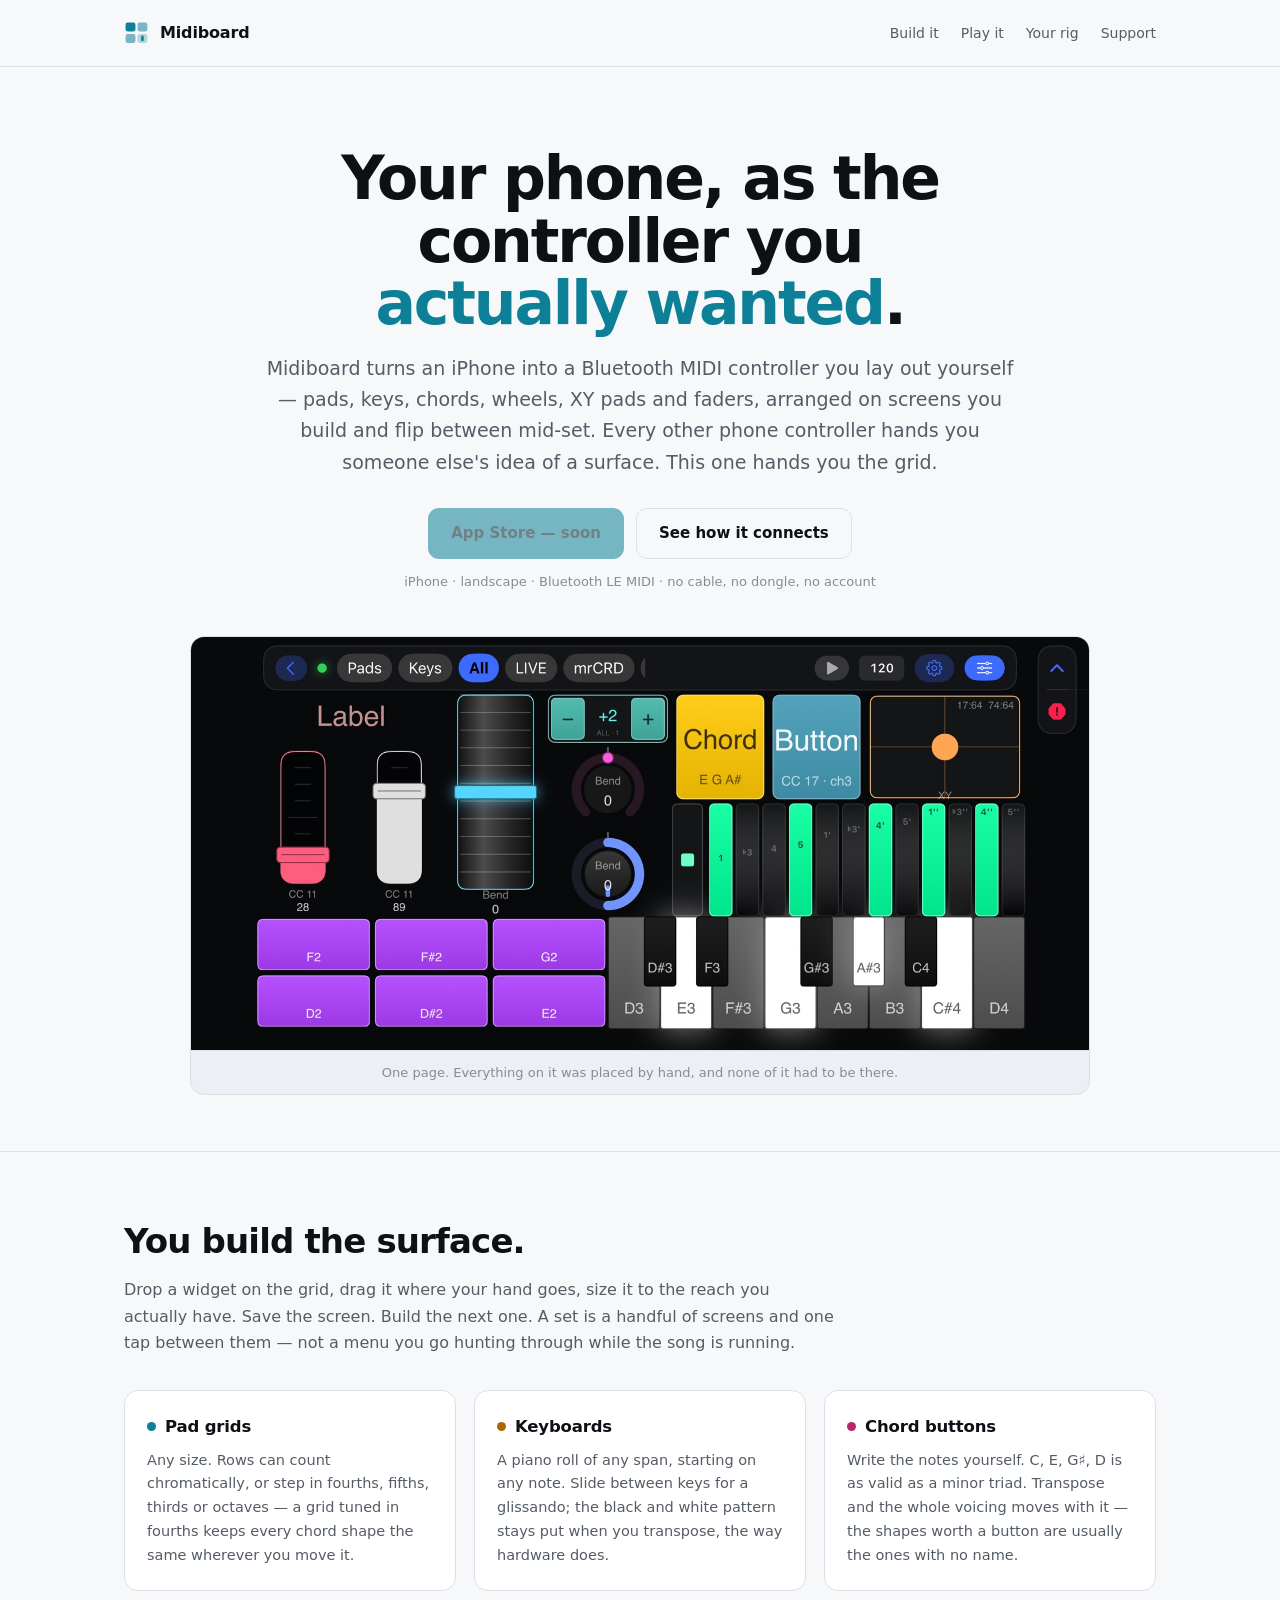
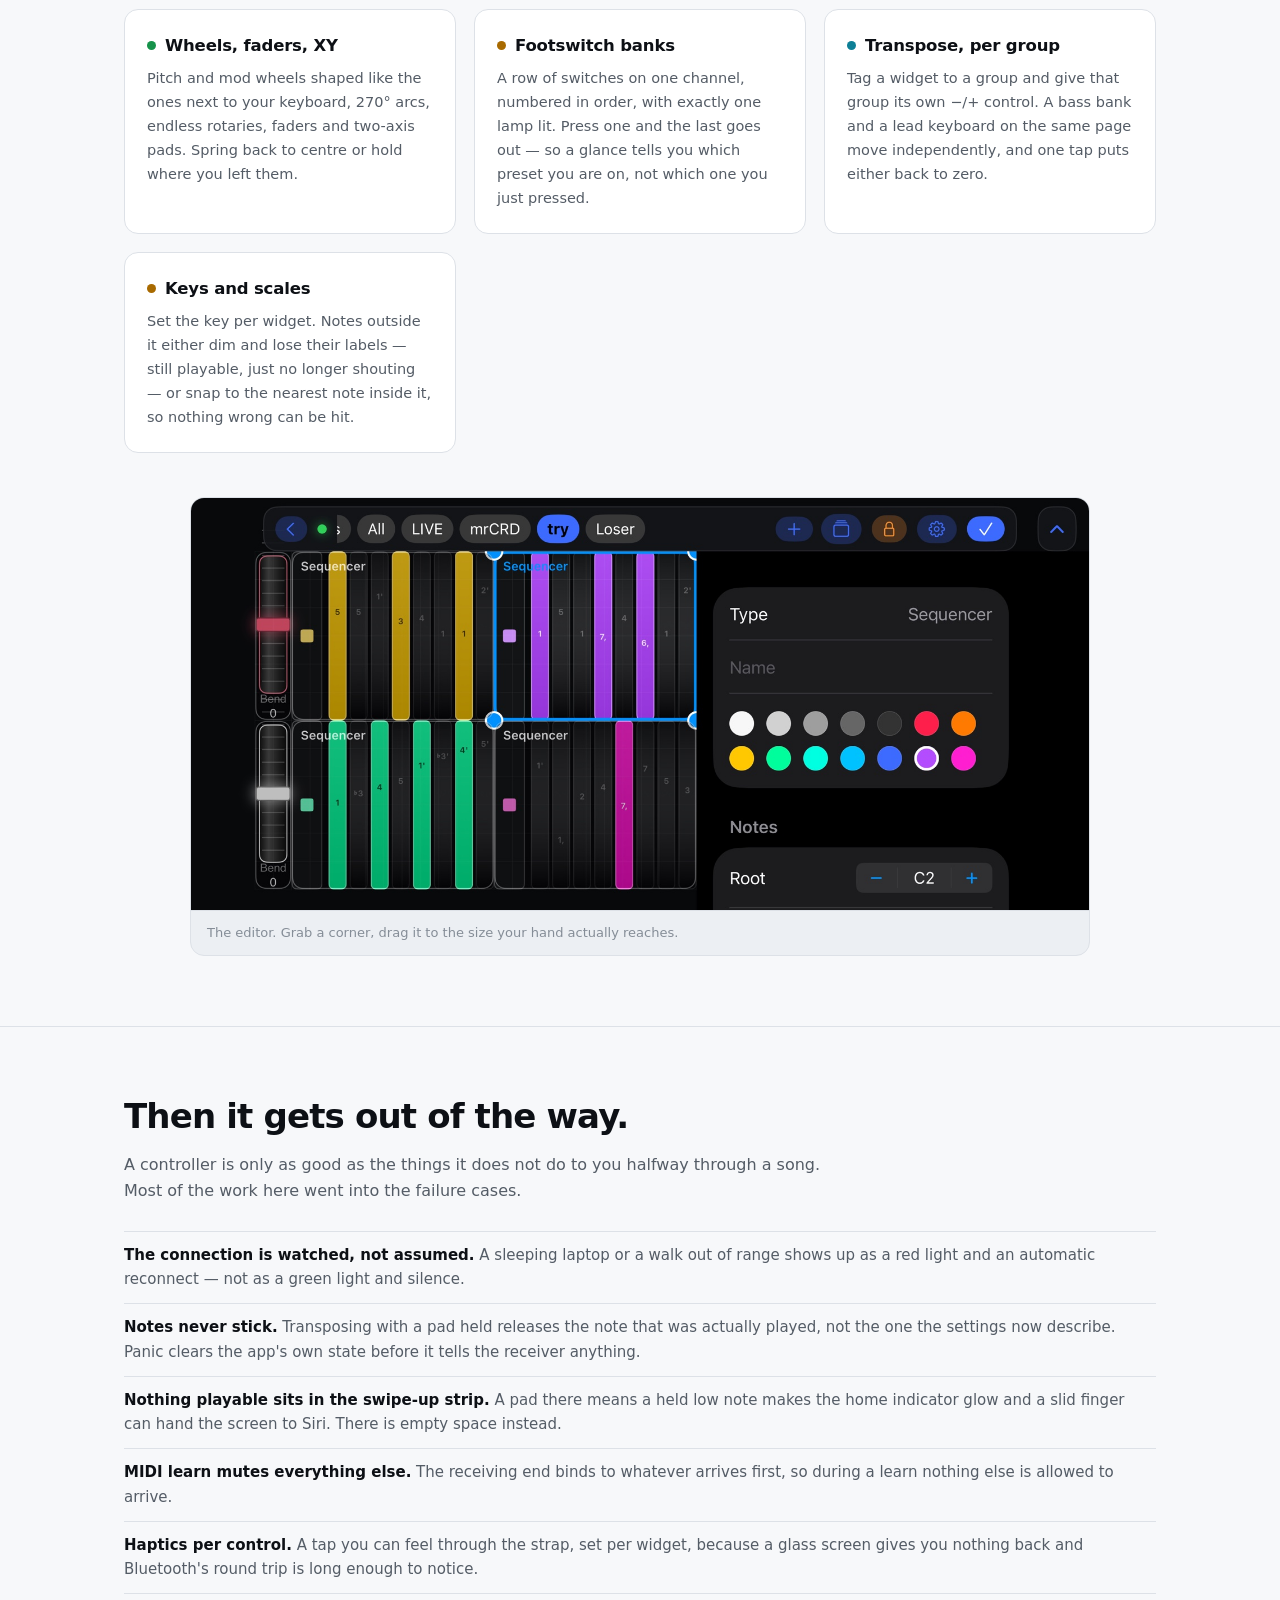
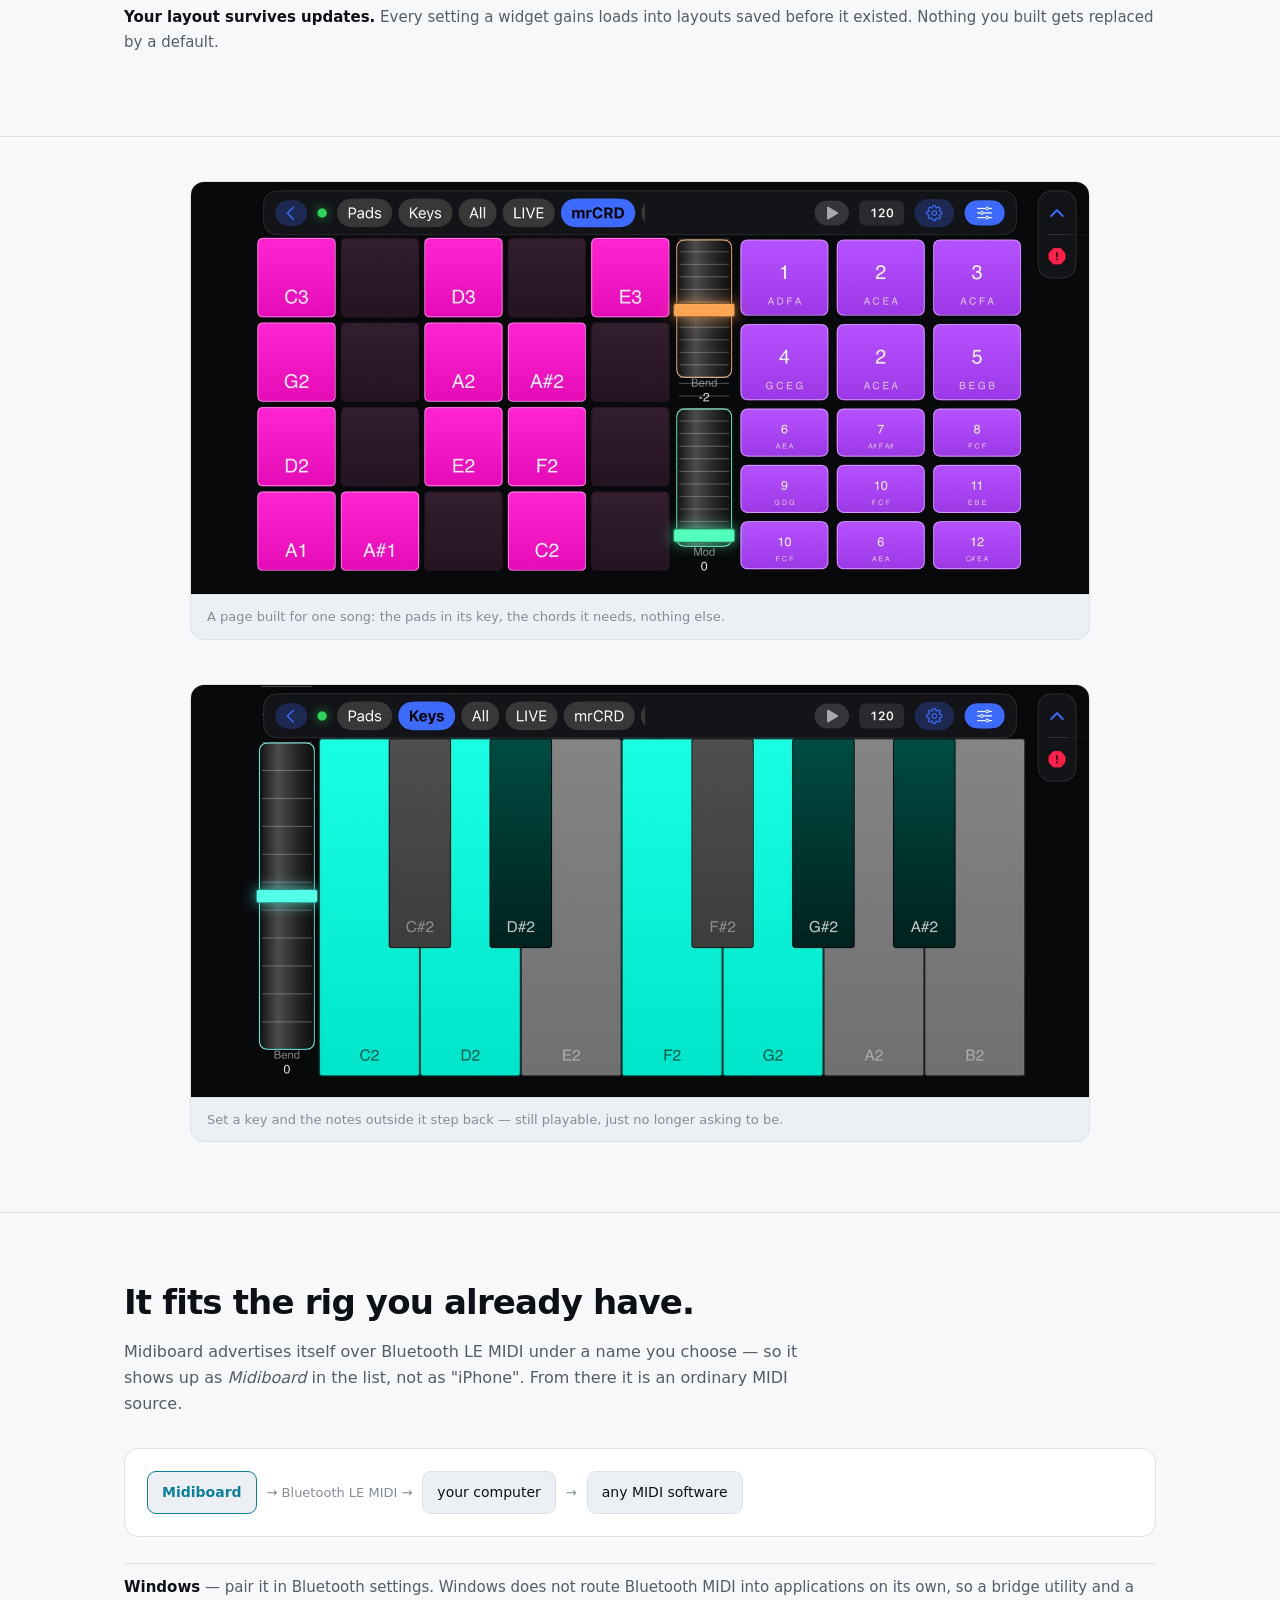
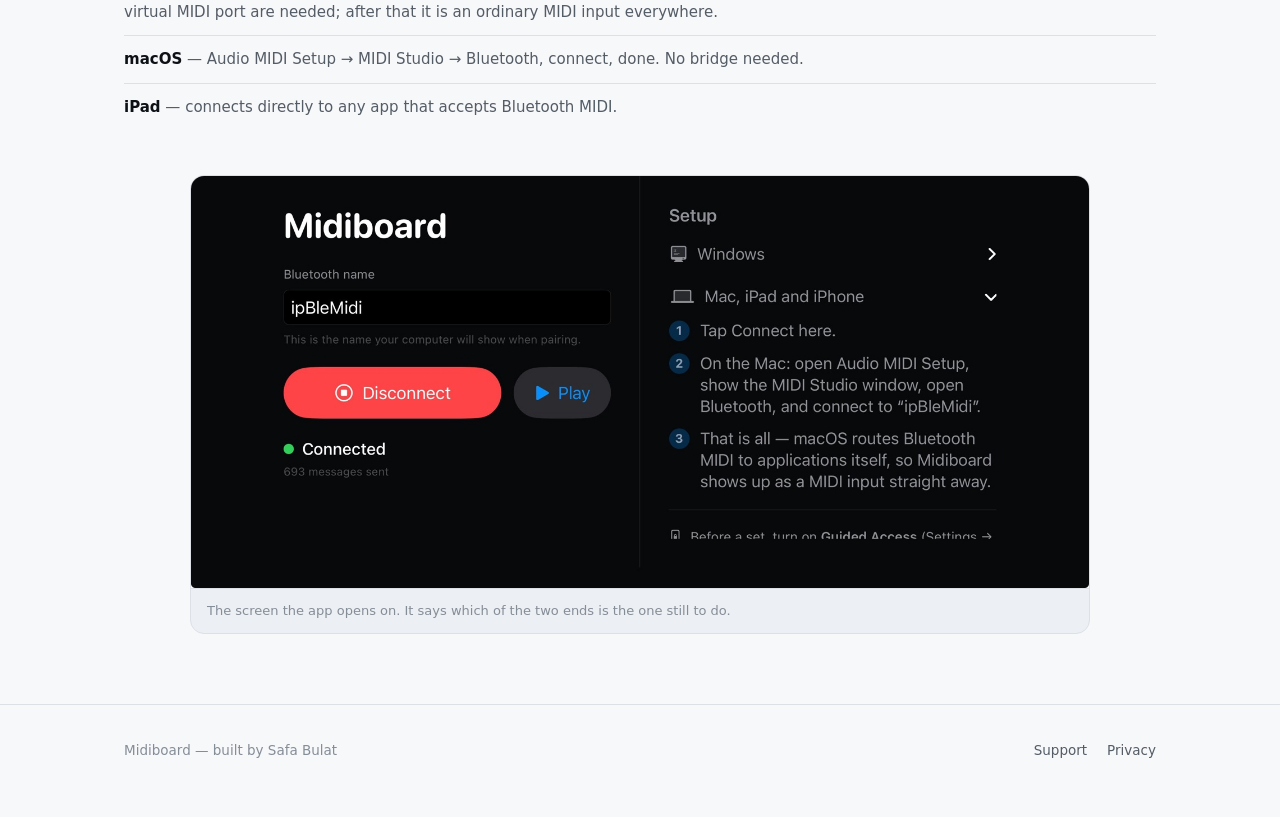
==== index.html @ c7d34ee7 "Site: sync from the app repository (cca5789)" ====
<!DOCTYPE html>
<html lang="en">
<head>
<meta charset="utf-8">
<meta name="viewport" content="width=device-width, initial-scale=1">
<!-- The page ships its own light and dark designs; stop extensions from re-inventing them. -->
<meta name="darkreader-lock">
<title>Midiboard — your phone, as the controller you actually wanted</title>
<meta name="description" content="An iPhone Bluetooth MIDI controller you lay out yourself: pads, keys, chords, XY, wheels and faders on screens you build and switch between mid-set. Standard Bluetooth MIDI, so it works with whatever you already play.">
<meta property="og:title" content="Midiboard — your phone, as the controller you actually wanted">
<meta property="og:description" content="Build the control surface, not the workaround. Bluetooth MIDI from an iPhone, with a layout editor that gets out of the way.">
<meta property="og:type" content="website">
<link rel="stylesheet" href="style.css">
<link rel="icon" type="image/svg+xml" href="img/appicon.svg">
</head>
<body>

<header>
  <div class="wrap">
    <a class="wordmark" href="/">
      <!-- Four pads and a fader: the shortest description of the app that fits in a square. -->
      <svg class="mark" viewBox="0 0 100 100" aria-hidden="true">
        <rect x="6"  y="10" width="38" height="34" rx="8" fill="currentColor"/>
        <rect x="52" y="10" width="38" height="34" rx="8" fill="currentColor" opacity="0.55"/>
        <rect x="6"  y="54" width="38" height="34" rx="8" fill="currentColor" opacity="0.55"/>
        <rect x="52" y="54" width="38" height="34" rx="8" fill="currentColor" opacity="0.28"/>
        <rect x="66" y="60" width="10" height="22" rx="5" fill="currentColor"/>
      </svg>
      Midiboard
    </a>
    <nav>
      <a href="#build">Build it</a>
      <a href="#play">Play it</a>
      <a href="#rig">Your rig</a>
      <a href="support.html">Support</a>
    </nav>
  </div>
</header>

<div class="wrap hero">
  <h1>Your phone, as the controller you <em>actually wanted</em>.</h1>
  <p class="lede">
    Midiboard turns an iPhone into a Bluetooth MIDI controller you lay out yourself — pads, keys,
    chords, wheels, XY pads and faders, arranged on screens you build and flip between mid-set.
    Every other phone controller hands you someone else's idea of a surface. This one hands you the grid.
  </p>
  <div class="cta">
    <a class="btn btn-primary" href="#" aria-disabled="true">App Store — soon</a>
    <a class="btn btn-ghost" href="#rig">See how it connects</a>
  </div>
  <p class="cta-note">iPhone · landscape · Bluetooth LE MIDI · no cable, no dongle, no account</p>

  <figure class="shot">
    <img src="img/surface.jpg" width="1600" height="735" alt="A Midiboard screen in landscape: two faders, a bend wheel, a transpose stepper, two dials, a chord button, a programmable button, an XY pad, a step sequencer, a pad bank and a keyboard, all on one page.">
    <figcaption>One page. Everything on it was placed by hand, and none of it had to be there.</figcaption>
  </figure>
</div>

<section id="build">
  <div class="wrap">
    <h2>You build the surface.</h2>
    <p>
      Drop a widget on the grid, drag it where your hand goes, size it to the reach you actually have.
      Save the screen. Build the next one. A set is a handful of screens and one tap between them —
      not a menu you go hunting through while the song is running.
    </p>

    <div class="grid">
      <div class="card">
        <h3><span class="dot"></span>Pad grids</h3>
        <p>
          Any size. Rows can count chromatically, or step in fourths, fifths, thirds or octaves — a grid
          tuned in fourths keeps every chord shape the same wherever you move it.
        </p>
      </div>
      <div class="card">
        <h3><span class="dot a"></span>Keyboards</h3>
        <p>
          A piano roll of any span, starting on any note. Slide between keys for a glissando; the black
          and white pattern stays put when you transpose, the way hardware does.
        </p>
      </div>
      <div class="card">
        <h3><span class="dot m"></span>Chord buttons</h3>
        <p>
          Write the notes yourself. C, E, G♯, D is as valid as a minor triad. Transpose and the whole
          voicing moves with it — the shapes worth a button are usually the ones with no name.
        </p>
      </div>
      <div class="card">
        <h3><span class="dot g"></span>Wheels, faders, XY</h3>
        <p>
          Pitch and mod wheels shaped like the ones next to your keyboard, 270° arcs, endless rotaries,
          faders and two-axis pads. Spring back to centre or hold where you left them.
        </p>
      </div>
      <div class="card">
        <h3><span class="dot a"></span>Footswitch banks</h3>
        <p>
          A row of switches on one channel, numbered in order, with exactly one lamp lit. Press one
          and the last goes out — so a glance tells you which preset you are on, not which one you
          just pressed.
        </p>
      </div>
      <div class="card">
        <h3><span class="dot"></span>Transpose, per group</h3>
        <p>
          Tag a widget to a group and give that group its own −/+ control. A bass bank and a lead
          keyboard on the same page move independently, and one tap puts either back to zero.
        </p>
      </div>
      <div class="card">
        <h3><span class="dot a"></span>Keys and scales</h3>
        <p>
          Set the key per widget. Notes outside it either dim and lose their labels — still playable,
          just no longer shouting — or snap to the nearest note inside it, so nothing wrong can be hit.
        </p>
      </div>
    </div>

    <figure class="shot">
      <img src="img/editor.jpg" width="1600" height="735" alt="The Midiboard layout editor: four step sequencers on a grid, one selected with resize handles at its corners, and the inspector open down the right showing type, name, colour swatches and the root note.">
      <figcaption>The editor. Grab a corner, drag it to the size your hand actually reaches.</figcaption>
    </figure>
  </div>
</section>

<section id="play">
  <div class="wrap">
    <h2>Then it gets out of the way.</h2>
    <p>
      A controller is only as good as the things it does not do to you halfway through a song. Most of
      the work here went into the failure cases.
    </p>

    <ul class="plain">
      <li><b>The connection is watched, not assumed.</b> A sleeping laptop or a walk out of range shows up as a red light and an automatic reconnect — not as a green light and silence.</li>
      <li><b>Notes never stick.</b> Transposing with a pad held releases the note that was actually played, not the one the settings now describe. Panic clears the app's own state before it tells the receiver anything.</li>
      <li><b>Nothing playable sits in the swipe-up strip.</b> A pad there means a held low note makes the home indicator glow and a slid finger can hand the screen to Siri. There is empty space instead.</li>
      <li><b>MIDI learn mutes everything else.</b> The receiving end binds to whatever arrives first, so during a learn nothing else is allowed to arrive.</li>
      <li><b>Haptics per control.</b> A tap you can feel through the strap, set per widget, because a glass screen gives you nothing back and Bluetooth's round trip is long enough to notice.</li>
      <li><b>Your layout survives updates.</b> Every setting a widget gains loads into layouts saved before it existed. Nothing you built gets replaced by a default.</li>
    </ul>
  </div>
</section>

<section id="keys-shot" class="quiet">
  <div class="wrap">
    <figure class="shot">
      <img src="img/pads.jpg" width="1600" height="735" alt="A Midiboard performance page: a pad bank in a key with out-of-key pads dimmed, a bend wheel and a mod wheel, and a bank of twelve chord buttons showing their notes.">
      <figcaption>A page built for one song: the pads in its key, the chords it needs, nothing else.</figcaption>
    </figure>
    <figure class="shot">
      <img src="img/keys.jpg" width="1600" height="735" alt="A Midiboard keyboard page: a tinted keyboard where notes inside the key are lit and the ones outside it are greyed, with a pitch bend wheel down the left-hand side.">
      <figcaption>Set a key and the notes outside it step back — still playable, just no longer asking to be.</figcaption>
    </figure>
  </div>
</section>

<section id="rig">
  <div class="wrap">
    <h2>It fits the rig you already have.</h2>
    <p>
      Midiboard advertises itself over Bluetooth LE MIDI under a name you choose — so it shows up as
      <em>Midiboard</em> in the list, not as "iPhone". From there it is an ordinary MIDI source.
    </p>

    <div class="chain">
      <span class="node us">Midiboard</span>
      <span class="arrow">→ Bluetooth LE MIDI →</span>
      <span class="node">your computer</span>
      <span class="arrow">→</span>
      <span class="node">any MIDI software</span>
    </div>

    <ul class="plain">
      <li><b>Windows</b> — pair it in Bluetooth settings. Windows does not route Bluetooth MIDI into applications on its own, so a bridge utility and a virtual MIDI port are needed; after that it is an ordinary MIDI input everywhere.</li>
      <li><b>macOS</b> — Audio MIDI Setup → MIDI Studio → Bluetooth, connect, done. No bridge needed.</li>
      <li><b>iPad</b> — connects directly to any app that accepts Bluetooth MIDI.</li>
    </ul>

    <figure class="shot">
      <img src="img/connect.jpg" width="1600" height="735" alt="Midiboard's connection screen, connected: a Bluetooth name field, a Disconnect button, a green Connected indicator reading 693 messages sent, and step-by-step setup for Mac, iPad and iPhone alongside a Windows section.">
      <figcaption>The screen the app opens on. It says which of the two ends is the one still to do.</figcaption>
    </figure>
  </div>
</section>

<footer>
  <div class="wrap">
    <span>Midiboard — built by Safa Bulat</span>
    <nav>
      <a href="support.html">Support</a>
      <a href="privacy.html">Privacy</a>
    </nav>
  </div>
</footer>

</body>
</html>
---- style.css ----
/* Midiboard — landing page.
   Near-black and electric cyan, with the widget hues from the app itself used as accents. Dark first,
   because that is what the app is and what the room is when you are using it; light is a real design
   rather than an inversion, because App Store review and half the world browse in it.
   No framework, no build step, no external requests — the whole site is three HTML files and this
   stylesheet, so it drops onto any host. */

:root {
    --cyan:      #35d3ef;
    --cyan-dim:  #1fa8c0;
    --bg:        #0a0b0d;
    --bg-raise:  #14161a;
    --bg-sink:   #050506;
    --line:      #23262c;
    --ink:       #f1f4f7;
    --ink-soft:  #99a1ab;
    --ink-faint: #626973;
    --green:     #35e07a;
    --amber:     #ffb340;
    --magenta:   #ff5ea8;
    --radius:    14px;
    --page:      1080px;
}

@media (prefers-color-scheme: light) {
    :root {
        --bg:        #f7f8fa;
        --bg-raise:  #ffffff;
        --bg-sink:   #eceff3;
        --line:      #dde1e7;
        --ink:       #0d1015;
        --ink-soft:  #545c66;
        --ink-faint: #858d97;
        --cyan:      #0d7f96;
        --cyan-dim:  #0a6376;
        --green:     #16924a;
        --amber:     #a86a00;
        --magenta:   #b8256b;
    }
}

* { box-sizing: border-box; }

html { -webkit-text-size-adjust: 100%; }

body {
    margin: 0;
    background: var(--bg);
    color: var(--ink);
    font: 16px/1.65 -apple-system, BlinkMacSystemFont, "Segoe UI", Inter, system-ui, sans-serif;
    -webkit-font-smoothing: antialiased;
}

a { color: var(--cyan); text-decoration: none; }
a:hover { text-decoration: underline; }

h2 {
    font-size: clamp(24px, 3.4vw, 34px);
    line-height: 1.15;
    letter-spacing: -0.025em;
    margin: 0 0 14px;
}

.wrap { max-width: var(--page); margin: 0 auto; padding: 0 24px; }

/* ── header ─────────────────────────────────────────────────────────────── */
header {
    padding: 20px 0;
    border-bottom: 1px solid var(--line);
    position: sticky; top: 0;
    background: color-mix(in srgb, var(--bg) 86%, transparent);
    backdrop-filter: saturate(160%) blur(12px);
    z-index: 10;
}
header .wrap { display: flex; align-items: center; gap: 12px; }
.wordmark {
    display: flex; align-items: center; gap: 10px;
    font-weight: 650; letter-spacing: -0.01em; color: var(--ink);
}
.wordmark:hover { text-decoration: none; }
.mark { width: 26px; height: 26px; color: var(--cyan); flex: none; }
header nav { margin-left: auto; display: flex; gap: 22px; font-size: 14px; }
header nav a { color: var(--ink-soft); }
header nav a:hover { color: var(--ink); text-decoration: none; }

/* ── hero ───────────────────────────────────────────────────────────────── */
.hero { padding: 80px 0 56px; text-align: center; }
.hero h1 {
    margin: 0 auto 18px;
    max-width: 16ch;
    font-size: clamp(34px, 6.2vw, 60px);
    line-height: 1.04;
    letter-spacing: -0.035em;
    font-weight: 700;
}
.hero h1 em { font-style: normal; color: var(--cyan); }
.lede {
    margin: 0 auto;
    max-width: 62ch;
    font-size: clamp(16px, 1.9vw, 19px);
    color: var(--ink-soft);
}

.cta { display: flex; gap: 12px; justify-content: center; flex-wrap: wrap; margin: 30px 0 12px; }
.btn {
    display: inline-block;
    padding: 12px 22px;
    border-radius: 11px;
    font-weight: 600;
    font-size: 15px;
    border: 1px solid transparent;
}
.btn:hover { text-decoration: none; }
.btn-primary { background: var(--cyan); color: #04222a; }
.btn-primary:hover { background: var(--cyan-dim); }
.btn-ghost { border-color: var(--line); color: var(--ink); }
.btn-ghost:hover { border-color: var(--ink-faint); }
.btn[aria-disabled="true"] { opacity: 0.55; cursor: default; pointer-events: none; }
.cta-note { margin: 0; font-size: 13px; color: var(--ink-faint); }

/* ── shots ──────────────────────────────────────────────────────────────── */
figure { margin: 0; }
.shot {
    margin: 44px auto 0;
    border: 1px solid var(--line);
    border-radius: var(--radius);
    background: var(--bg-sink);
    overflow: hidden;
    max-width: 900px;
}
.shot img { display: block; width: 100%; height: auto; }
.shot figcaption {
    padding: 11px 16px;
    border-top: 1px solid var(--line);
    font-size: 13px;
    color: var(--ink-faint);
}

/* ── sections ───────────────────────────────────────────────────────────── */
section { padding: 70px 0; border-top: 1px solid var(--line); }
section > .wrap > p { color: var(--ink-soft); max-width: 70ch; }

.grid {
    display: grid;
    grid-template-columns: repeat(auto-fit, minmax(268px, 1fr));
    gap: 18px;
    margin-top: 34px;
}
.card {
    background: var(--bg-raise);
    border: 1px solid var(--line);
    border-radius: var(--radius);
    padding: 22px;
}
.card h3 {
    margin: 0 0 8px;
    font-size: 16.5px;
    letter-spacing: -0.01em;
    display: flex; align-items: center; gap: 9px;
}
.card p { margin: 0; font-size: 14.5px; color: var(--ink-soft); }
.dot { width: 9px; height: 9px; border-radius: 50%; flex: none; background: var(--cyan); }
.dot.a { background: var(--amber); }
.dot.g { background: var(--green); }
.dot.m { background: var(--magenta); }

/* ── the signal chain ───────────────────────────────────────────────────── */
.chain {
    display: flex;
    flex-wrap: wrap;
    align-items: center;
    gap: 10px;
    margin-top: 30px;
    padding: 22px;
    background: var(--bg-raise);
    border: 1px solid var(--line);
    border-radius: var(--radius);
}
.chain .node {
    padding: 9px 14px;
    border-radius: 9px;
    background: var(--bg-sink);
    border: 1px solid var(--line);
    font-size: 14px;
    white-space: nowrap;
}
.chain .node.us { border-color: var(--cyan); color: var(--cyan); font-weight: 600; }
.chain .arrow { color: var(--ink-faint); font-size: 13px; }

/* ── plain lists ────────────────────────────────────────────────────────── */
.plain { margin: 26px 0 0; padding: 0; list-style: none; }
.plain li {
    padding: 11px 0;
    border-top: 1px solid var(--line);
    color: var(--ink-soft);
    font-size: 15px;
}
.plain li b { color: var(--ink); font-weight: 600; }

/* A section that exists only to carry an image: no heading, less air around it. */
.quiet { padding-top: 0; }

/* ── footer ─────────────────────────────────────────────────────────────── */
footer {
    border-top: 1px solid var(--line);
    padding: 34px 0 56px;
    color: var(--ink-faint);
    font-size: 13.5px;
}
footer .wrap { display: flex; flex-wrap: wrap; gap: 8px 22px; align-items: center; }
footer nav { margin-left: auto; display: flex; gap: 20px; }
footer a { color: var(--ink-soft); }

/* ── support / privacy pages ────────────────────────────────────────────── */
.doc { padding: 56px 0 30px; }
.doc h1 { font-size: clamp(28px, 4.6vw, 40px); letter-spacing: -0.03em; margin: 0 0 10px; }
.doc h2 { font-size: 20px; margin: 38px 0 10px; }
.doc p, .doc li { color: var(--ink-soft); max-width: 72ch; }
.doc .updated { color: var(--ink-faint); font-size: 13.5px; margin-top: 0; }
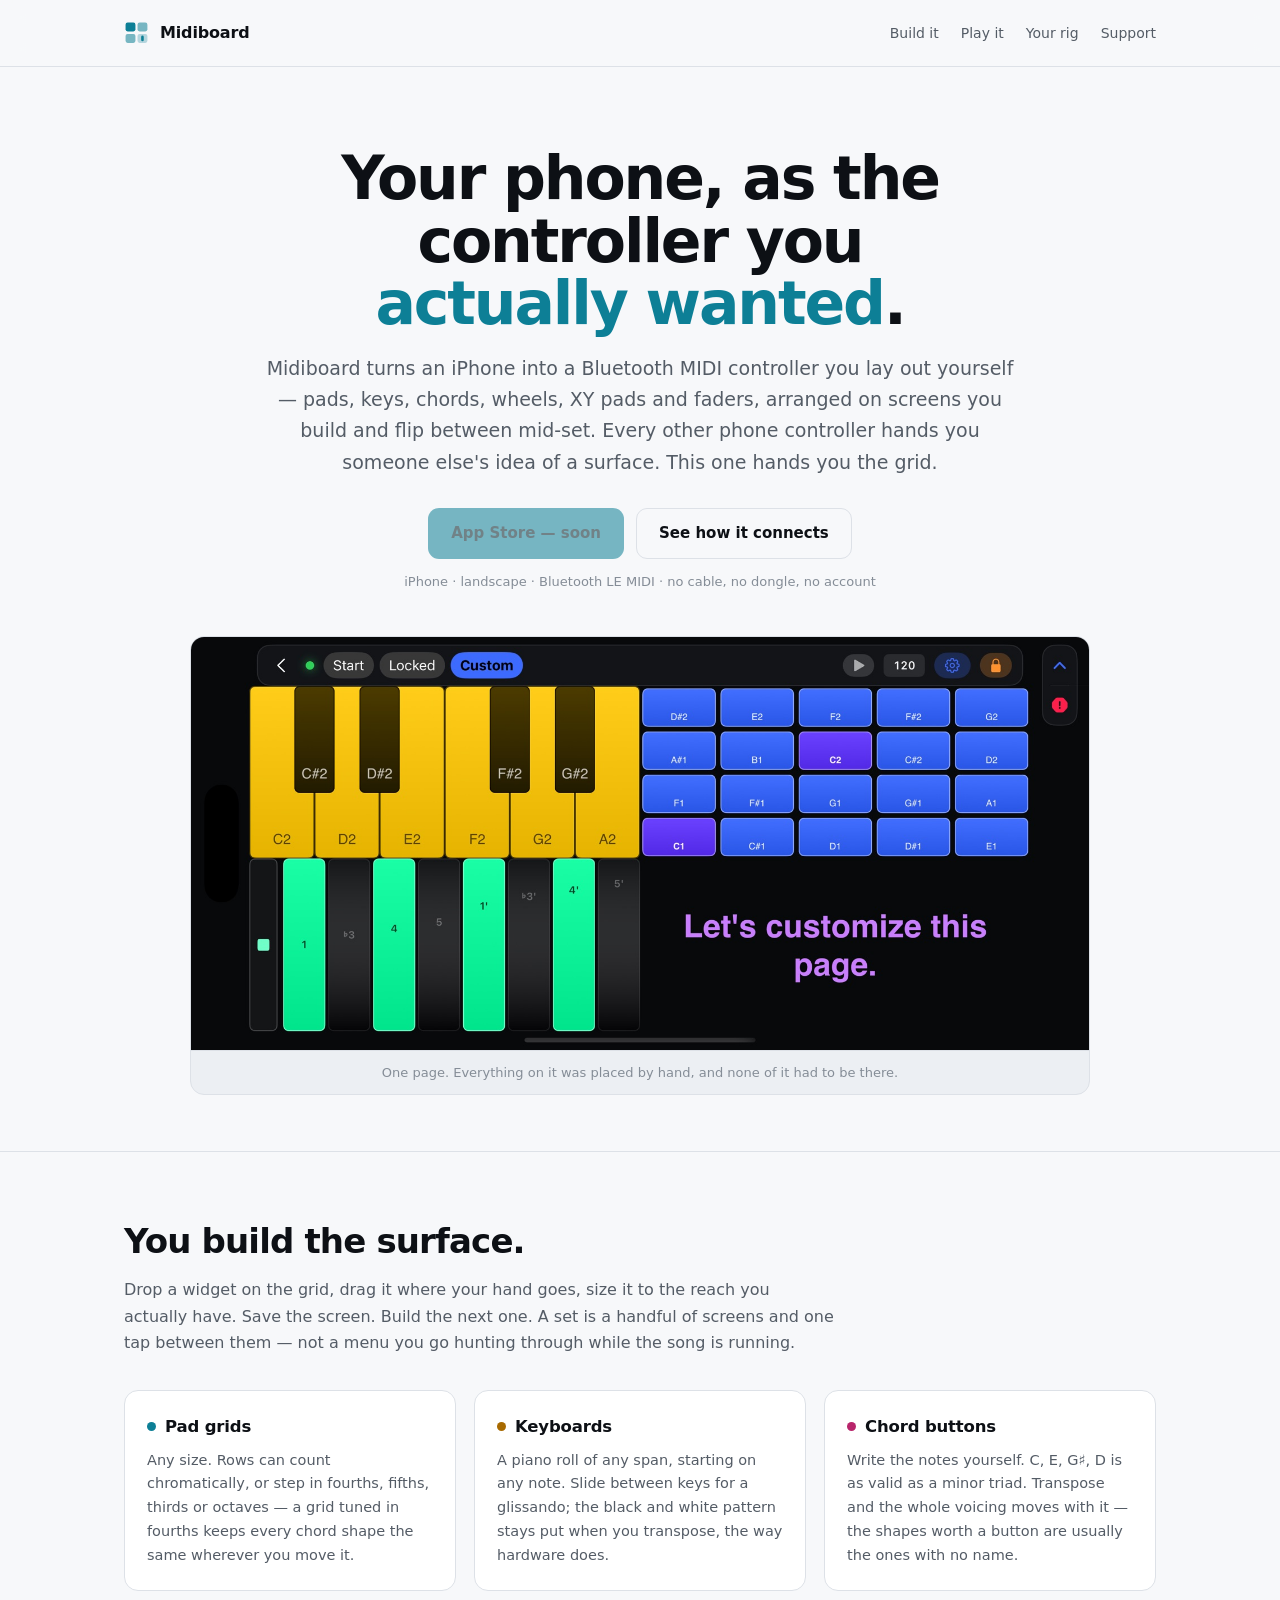
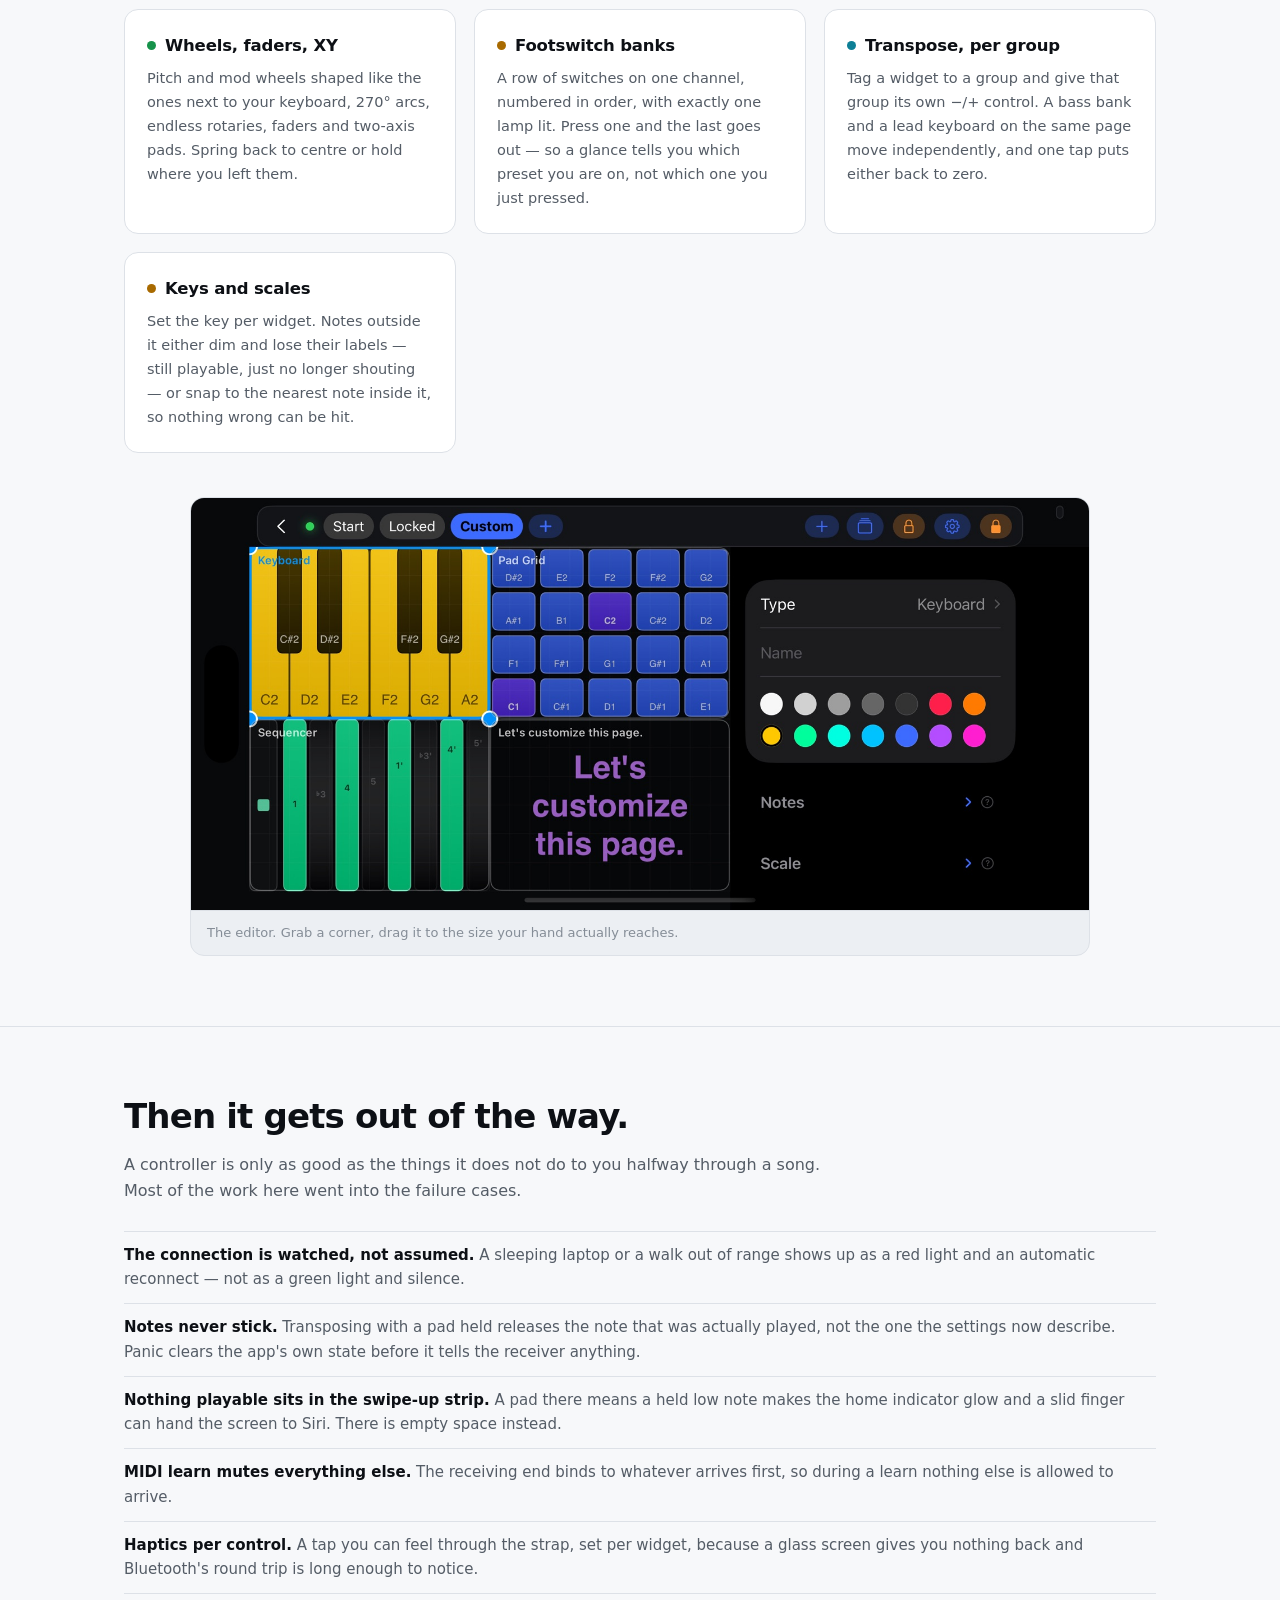
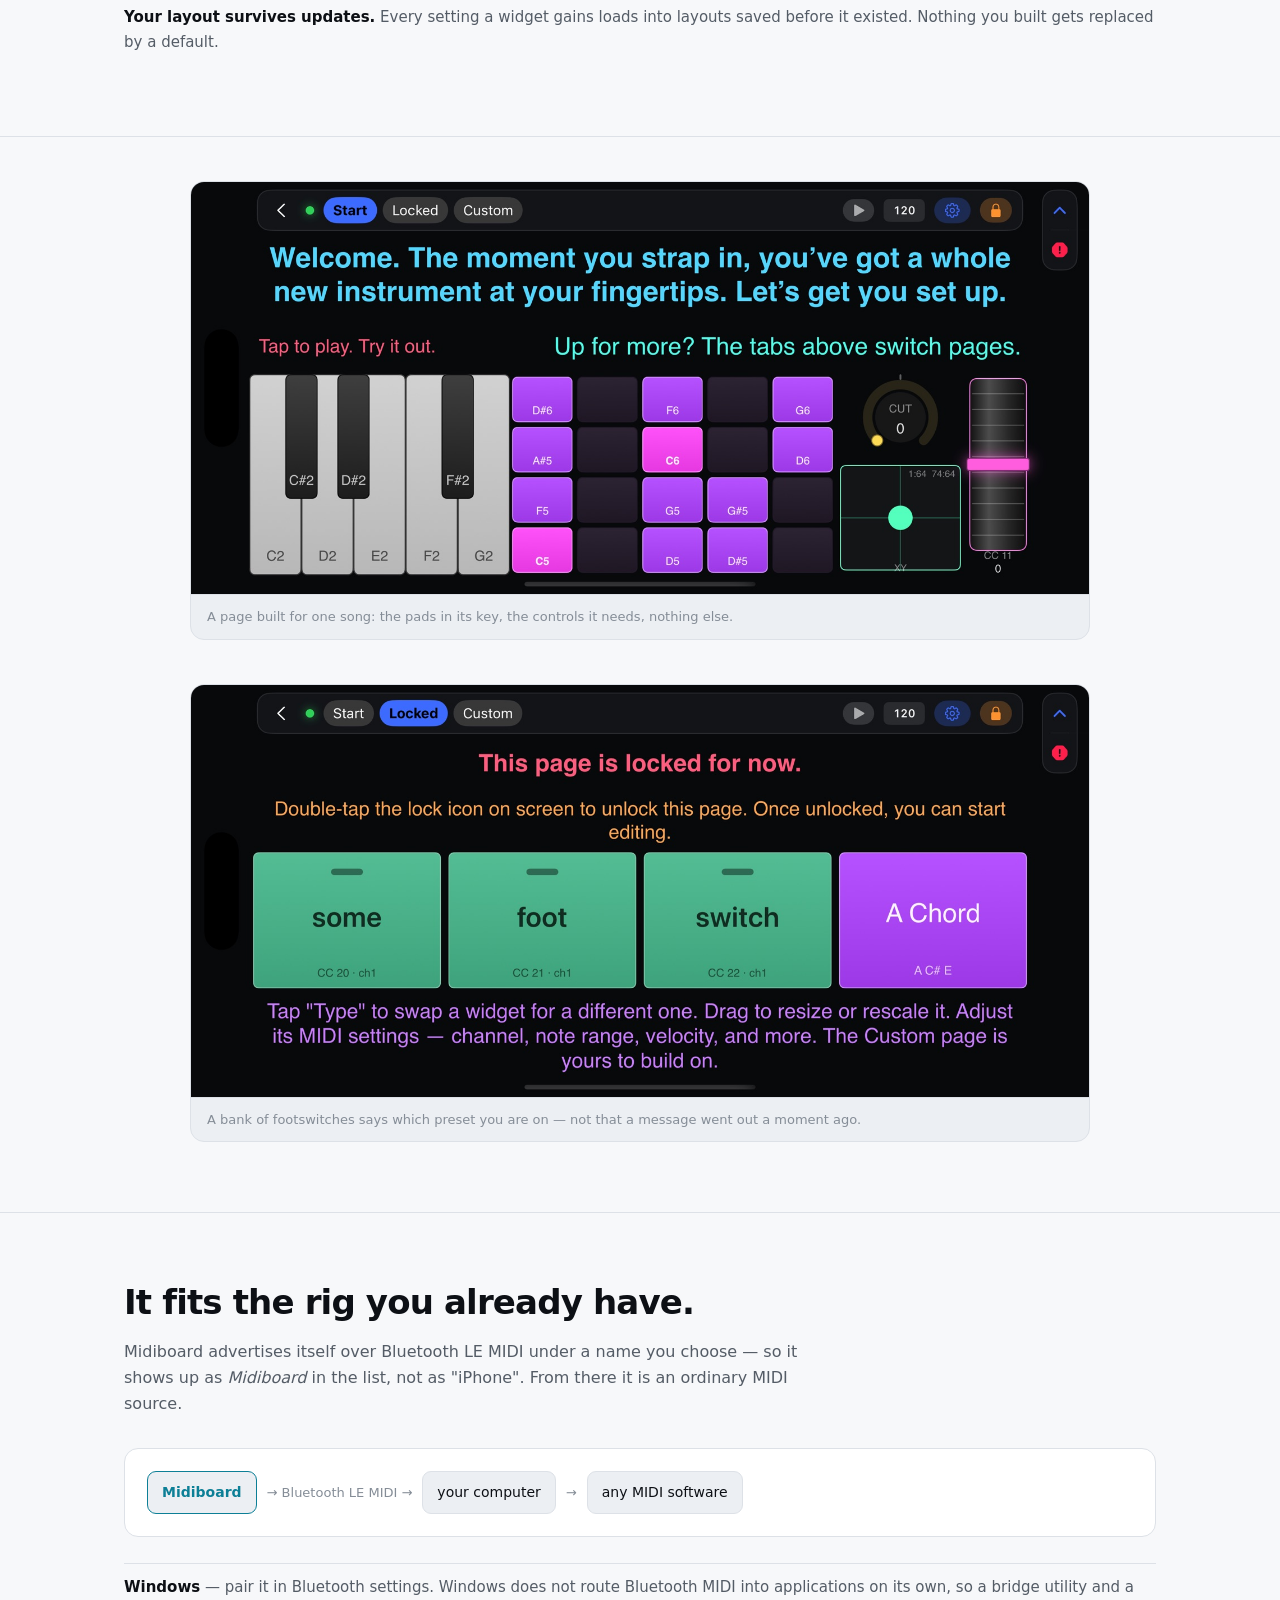
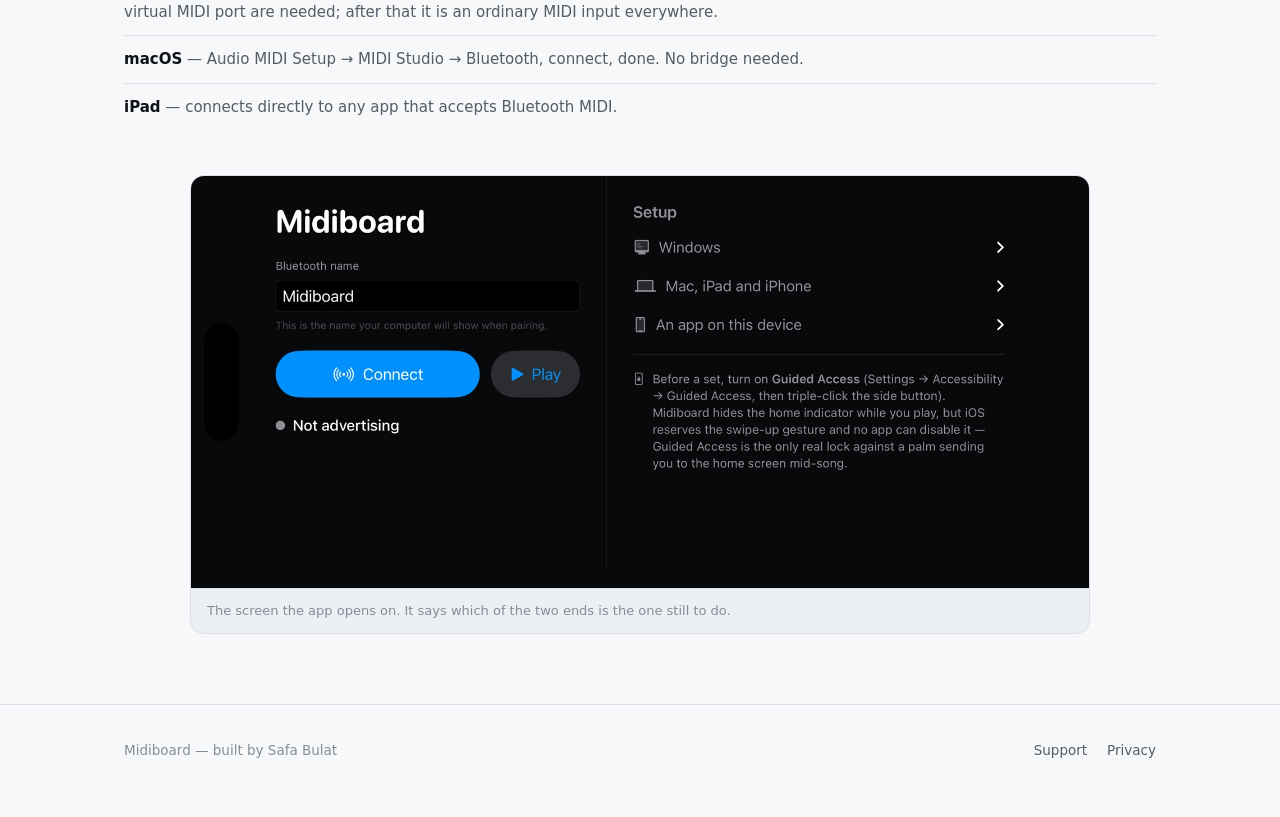
==== commit 6b14cd77: "Site: sync from the app repository (99ed7f1)" ====
--- a/index.html
+++ b/index.html
@@ -51,7 +51,7 @@
   <p class="cta-note">iPhone · landscape · Bluetooth LE MIDI · no cable, no dongle, no account</p>
 
   <figure class="shot">
-    <img src="img/surface.jpg" width="1600" height="735" alt="A Midiboard screen in landscape: two faders, a bend wheel, a transpose stepper, two dials, a chord button, a programmable button, an XY pad, a step sequencer, a pad bank and a keyboard, all on one page.">
+    <img src="img/surface.jpg" width="1600" height="735" alt="A Midiboard screen in landscape: a tinted keyboard, a pad bank in a key, a step sequencer and a label, all on one page.">
     <figcaption>One page. Everything on it was placed by hand, and none of it had to be there.</figcaption>
   </figure>
 </div>
@@ -119,7 +119,7 @@
     </div>
 
     <figure class="shot">
-      <img src="img/editor.jpg" width="1600" height="735" alt="The Midiboard layout editor: four step sequencers on a grid, one selected with resize handles at its corners, and the inspector open down the right showing type, name, colour swatches and the root note.">
+      <img src="img/editor.jpg" width="1600" height="735" alt="The Midiboard layout editor: a keyboard selected with resize handles at its corners, a pad bank and a step sequencer beside it, and the inspector open down the right showing type, name and colour swatches above folded sections for Notes and Scale.">
       <figcaption>The editor. Grab a corner, drag it to the size your hand actually reaches.</figcaption>
     </figure>
   </div>
@@ -147,12 +147,12 @@
 <section id="keys-shot" class="quiet">
   <div class="wrap">
     <figure class="shot">
-      <img src="img/pads.jpg" width="1600" height="735" alt="A Midiboard performance page: a pad bank in a key with out-of-key pads dimmed, a bend wheel and a mod wheel, and a bank of twelve chord buttons showing their notes.">
-      <figcaption>A page built for one song: the pads in its key, the chords it needs, nothing else.</figcaption>
-    </figure>
-    <figure class="shot">
-      <img src="img/keys.jpg" width="1600" height="735" alt="A Midiboard keyboard page: a tinted keyboard where notes inside the key are lit and the ones outside it are greyed, with a pitch bend wheel down the left-hand side.">
-      <figcaption>Set a key and the notes outside it step back — still playable, just no longer asking to be.</figcaption>
+      <img src="img/pads.jpg" width="1600" height="735" alt="A Midiboard performance page: a keyboard, a pad bank in a key with the out-of-key pads dimmed and every C marked in its own shade, a dial, an XY pad and a mod wheel.">
+      <figcaption>A page built for one song: the pads in its key, the controls it needs, nothing else.</figcaption>
+    </figure>
+    <figure class="shot">
+      <img src="img/keys.jpg" width="1600" height="735" alt="A Midiboard page with a bank of footswitches, one of them lit, and a chord button beside them.">
+      <figcaption>A bank of footswitches says which preset you are on — not that a message went out a moment ago.</figcaption>
     </figure>
   </div>
 </section>
@@ -180,7 +180,7 @@
     </ul>
 
     <figure class="shot">
-      <img src="img/connect.jpg" width="1600" height="735" alt="Midiboard's connection screen, connected: a Bluetooth name field, a Disconnect button, a green Connected indicator reading 693 messages sent, and step-by-step setup for Mac, iPad and iPhone alongside a Windows section.">
+      <img src="img/connect.jpg" width="1600" height="735" alt="Midiboard's connection screen: a Bluetooth name field, Connect and Play buttons, a status line, and collapsible setup instructions for Windows, for Mac, iPad and iPhone, and for an app on this same device.">
       <figcaption>The screen the app opens on. It says which of the two ends is the one still to do.</figcaption>
     </figure>
   </div>
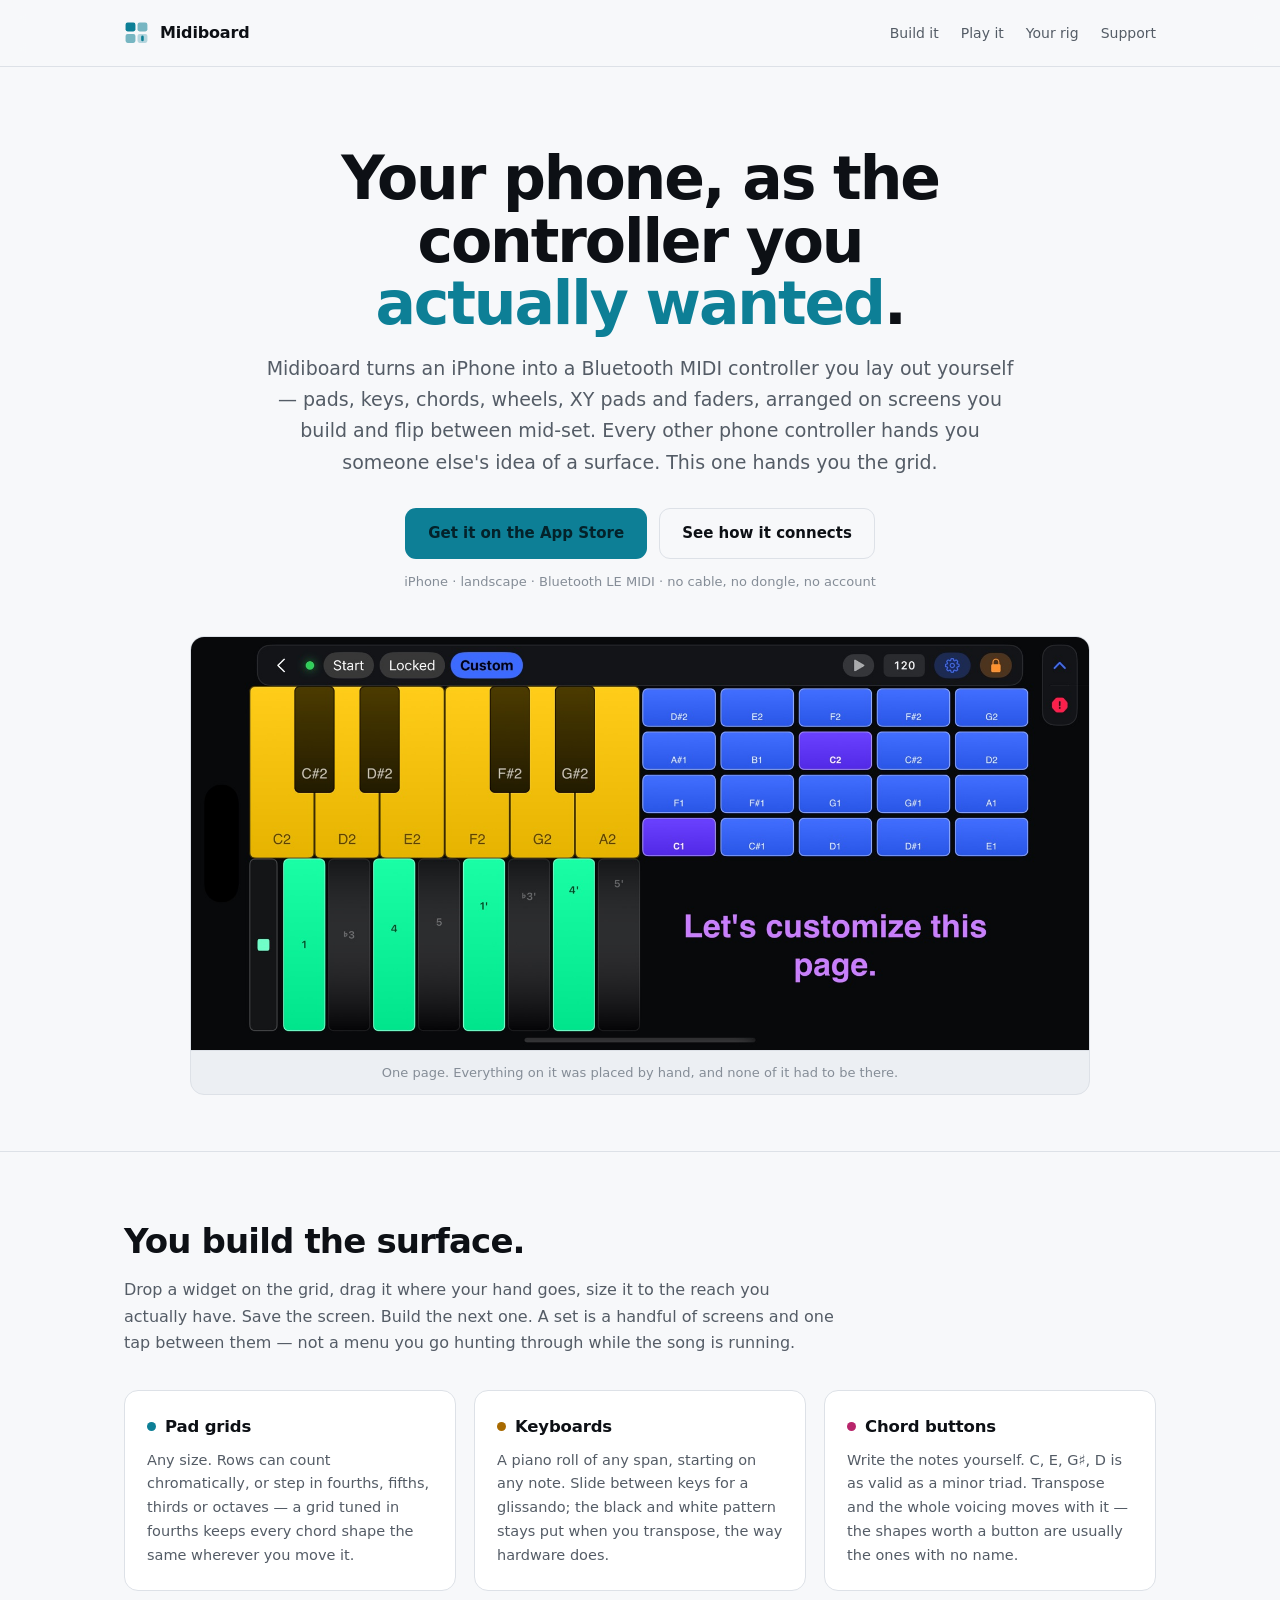
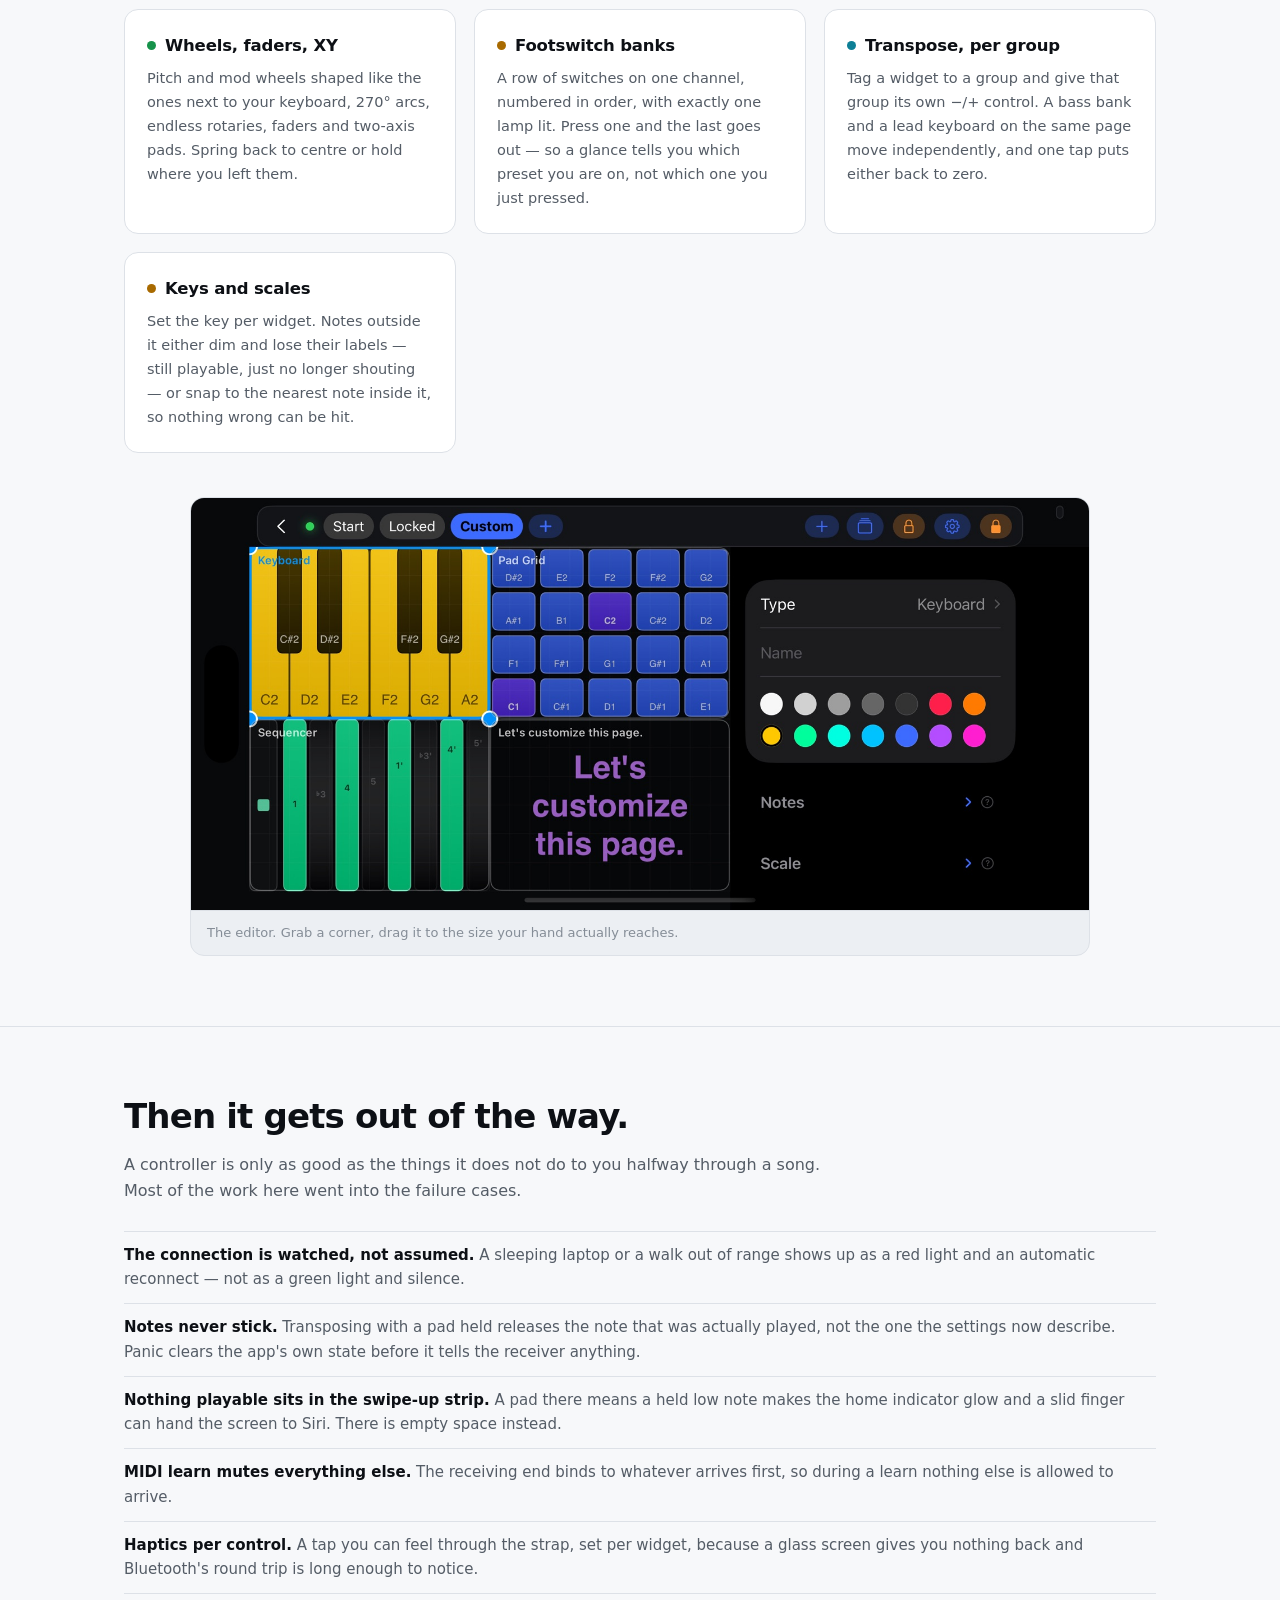
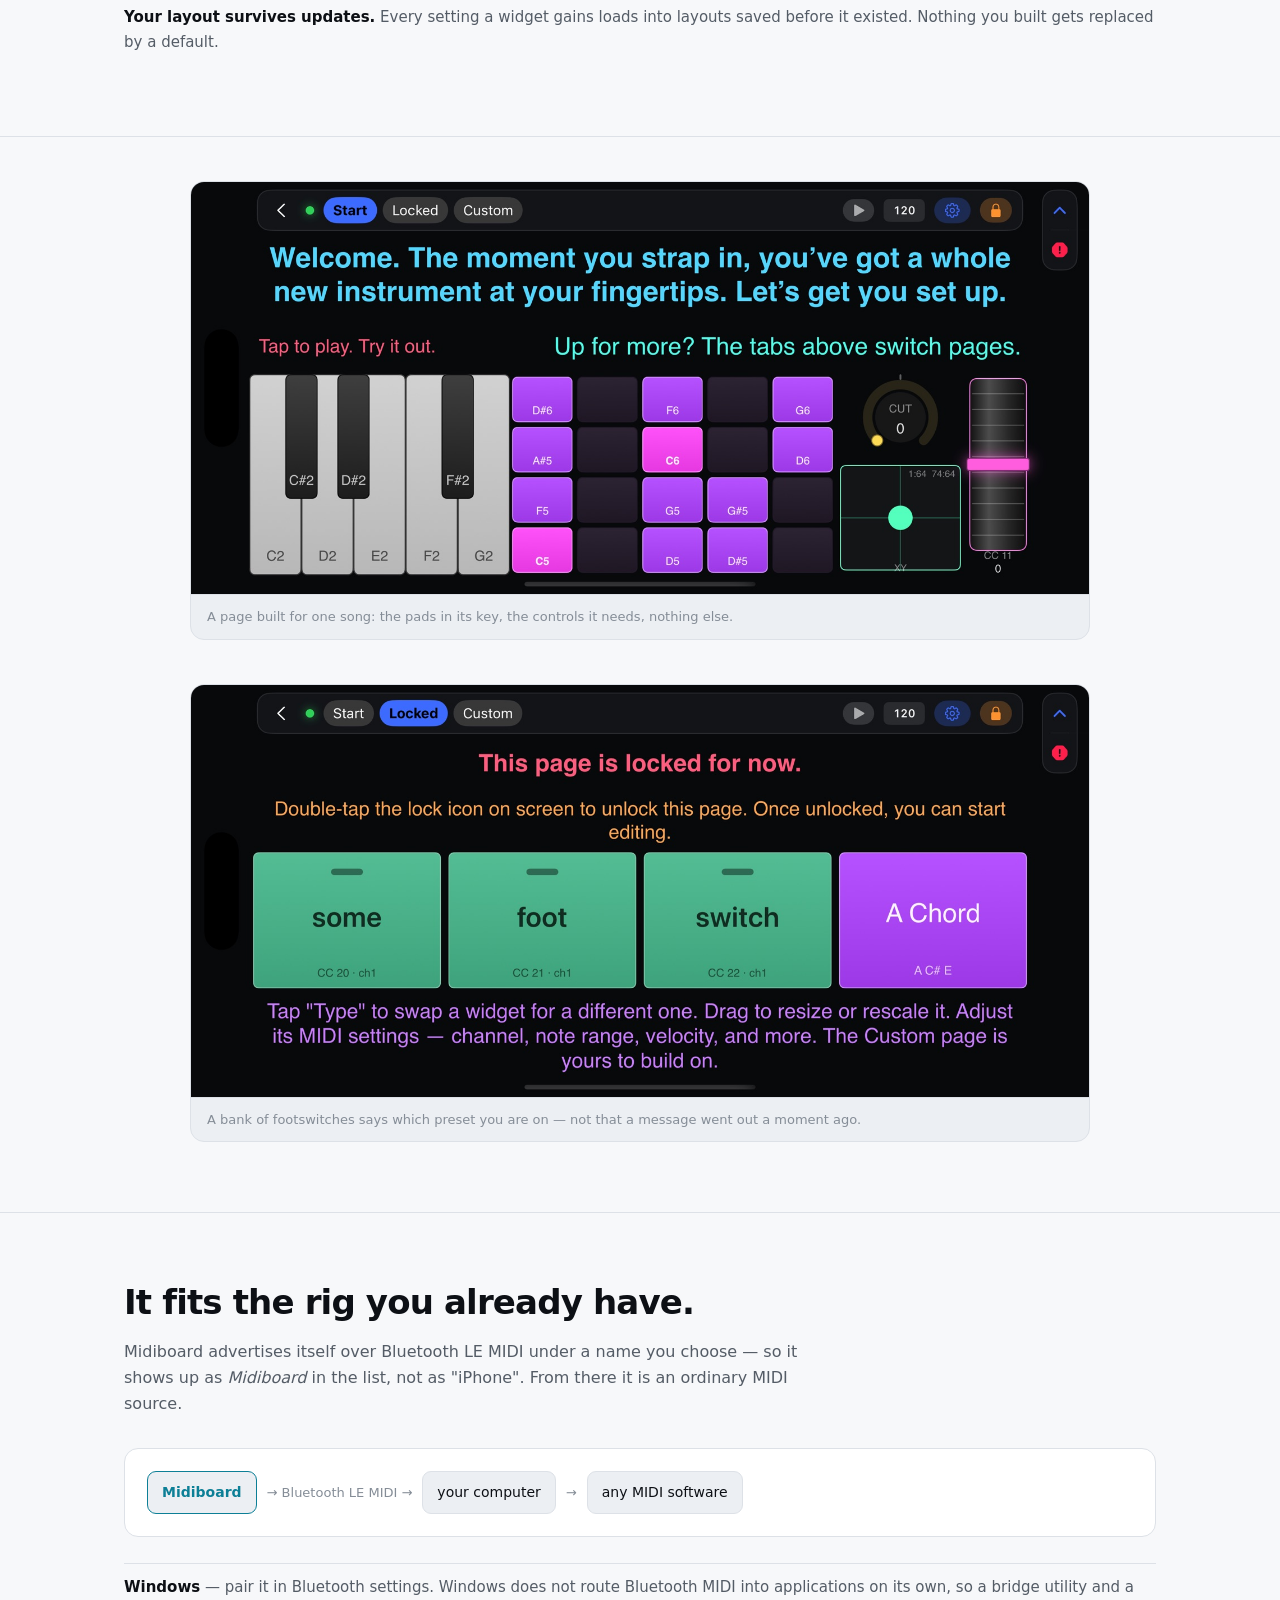
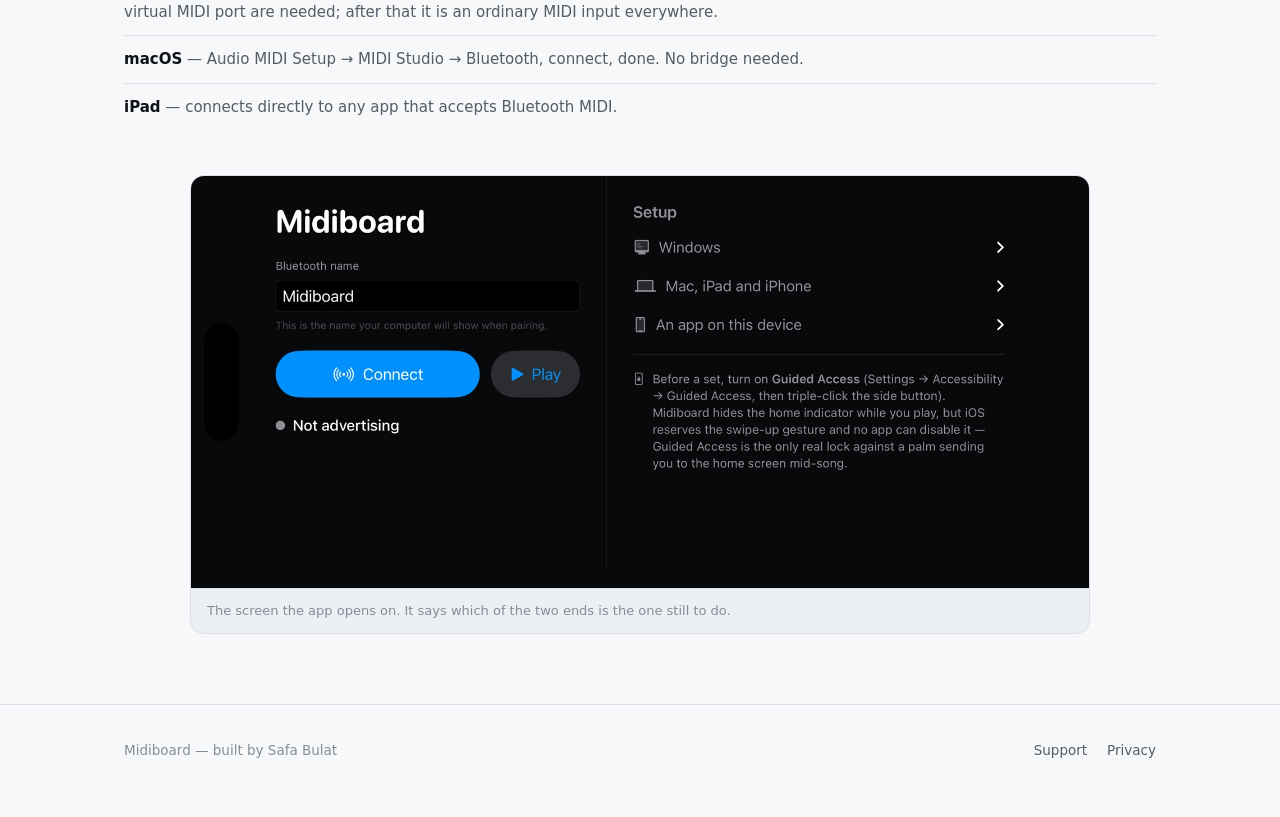
==== commit 26067051: "Site: sync from the app repository (4652340)" ====
--- a/index.html
+++ b/index.html
@@ -45,7 +45,7 @@
     Every other phone controller hands you someone else's idea of a surface. This one hands you the grid.
   </p>
   <div class="cta">
-    <a class="btn btn-primary" href="#" aria-disabled="true">App Store — soon</a>
+    <a class="btn btn-primary" href="https://apps.apple.com/app/id6801598625">Get it on the App Store</a>
     <a class="btn btn-ghost" href="#rig">See how it connects</a>
   </div>
   <p class="cta-note">iPhone · landscape · Bluetooth LE MIDI · no cable, no dongle, no account</p>
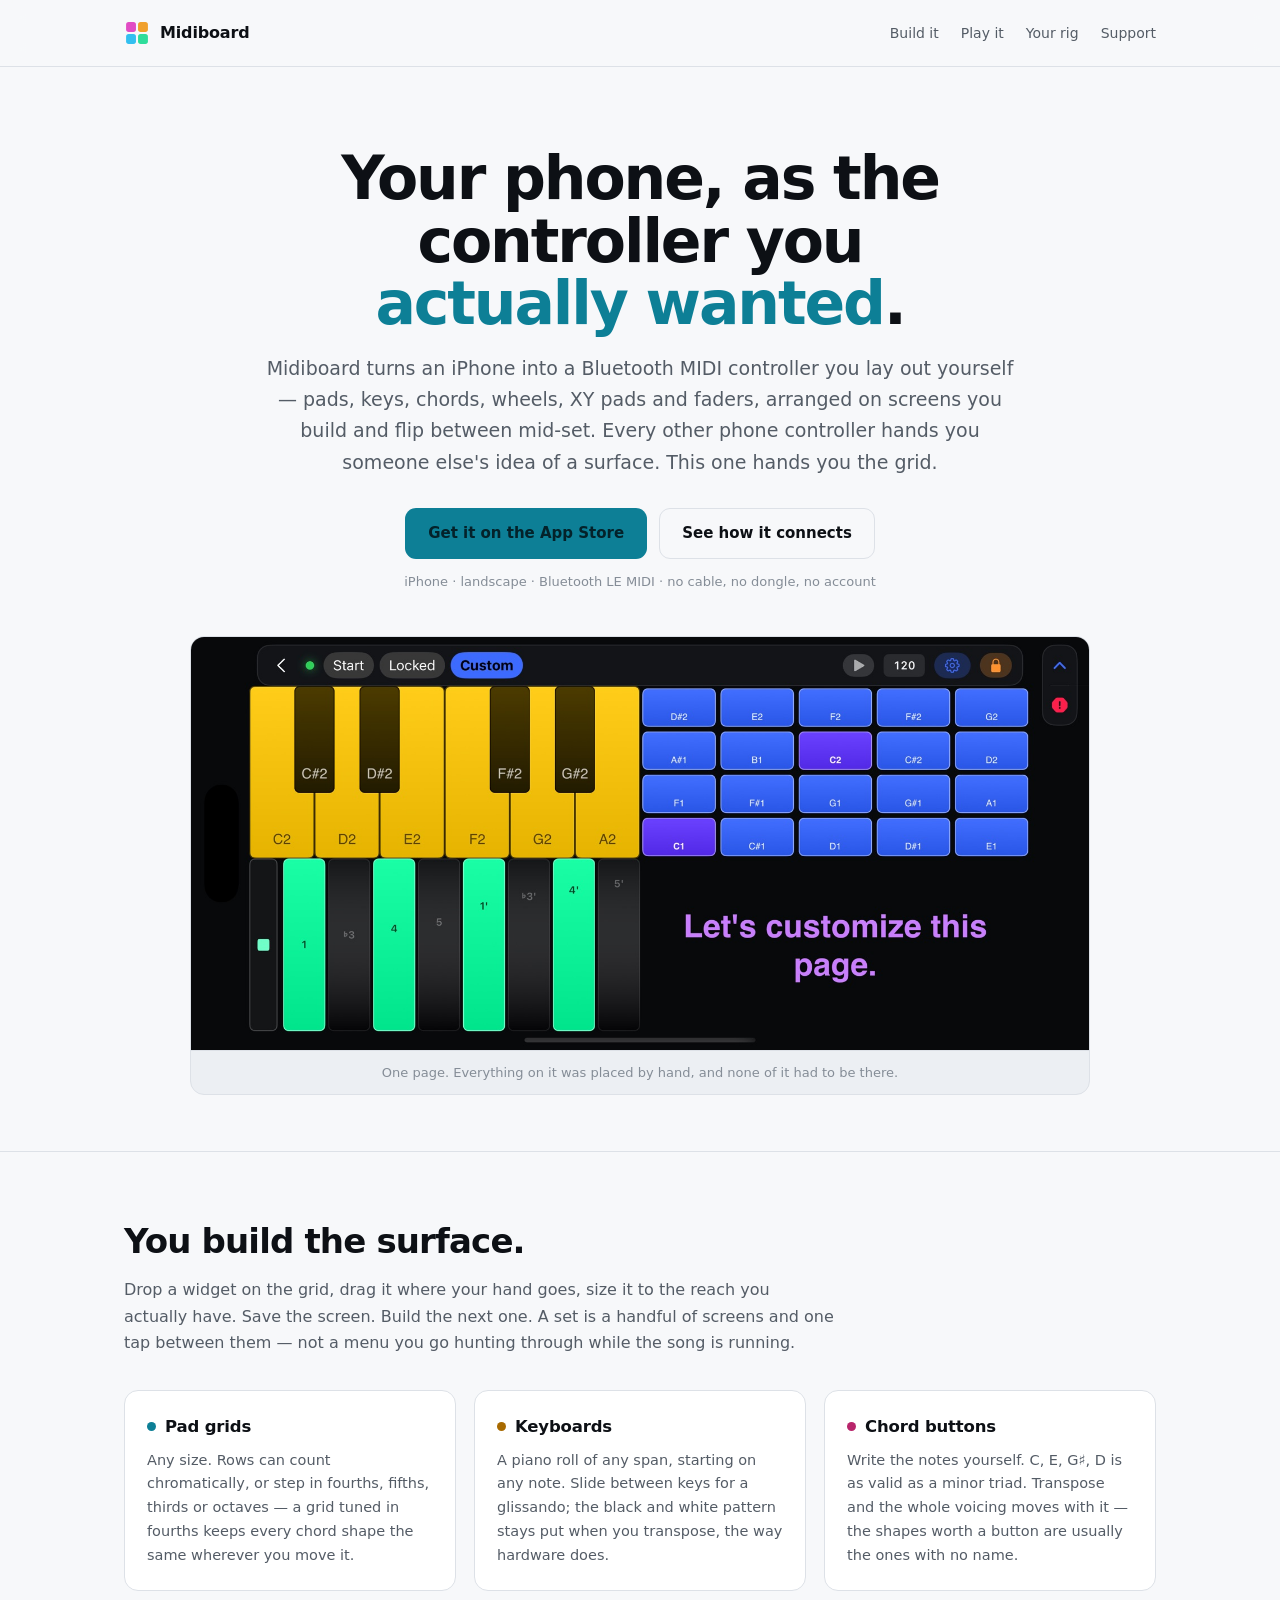
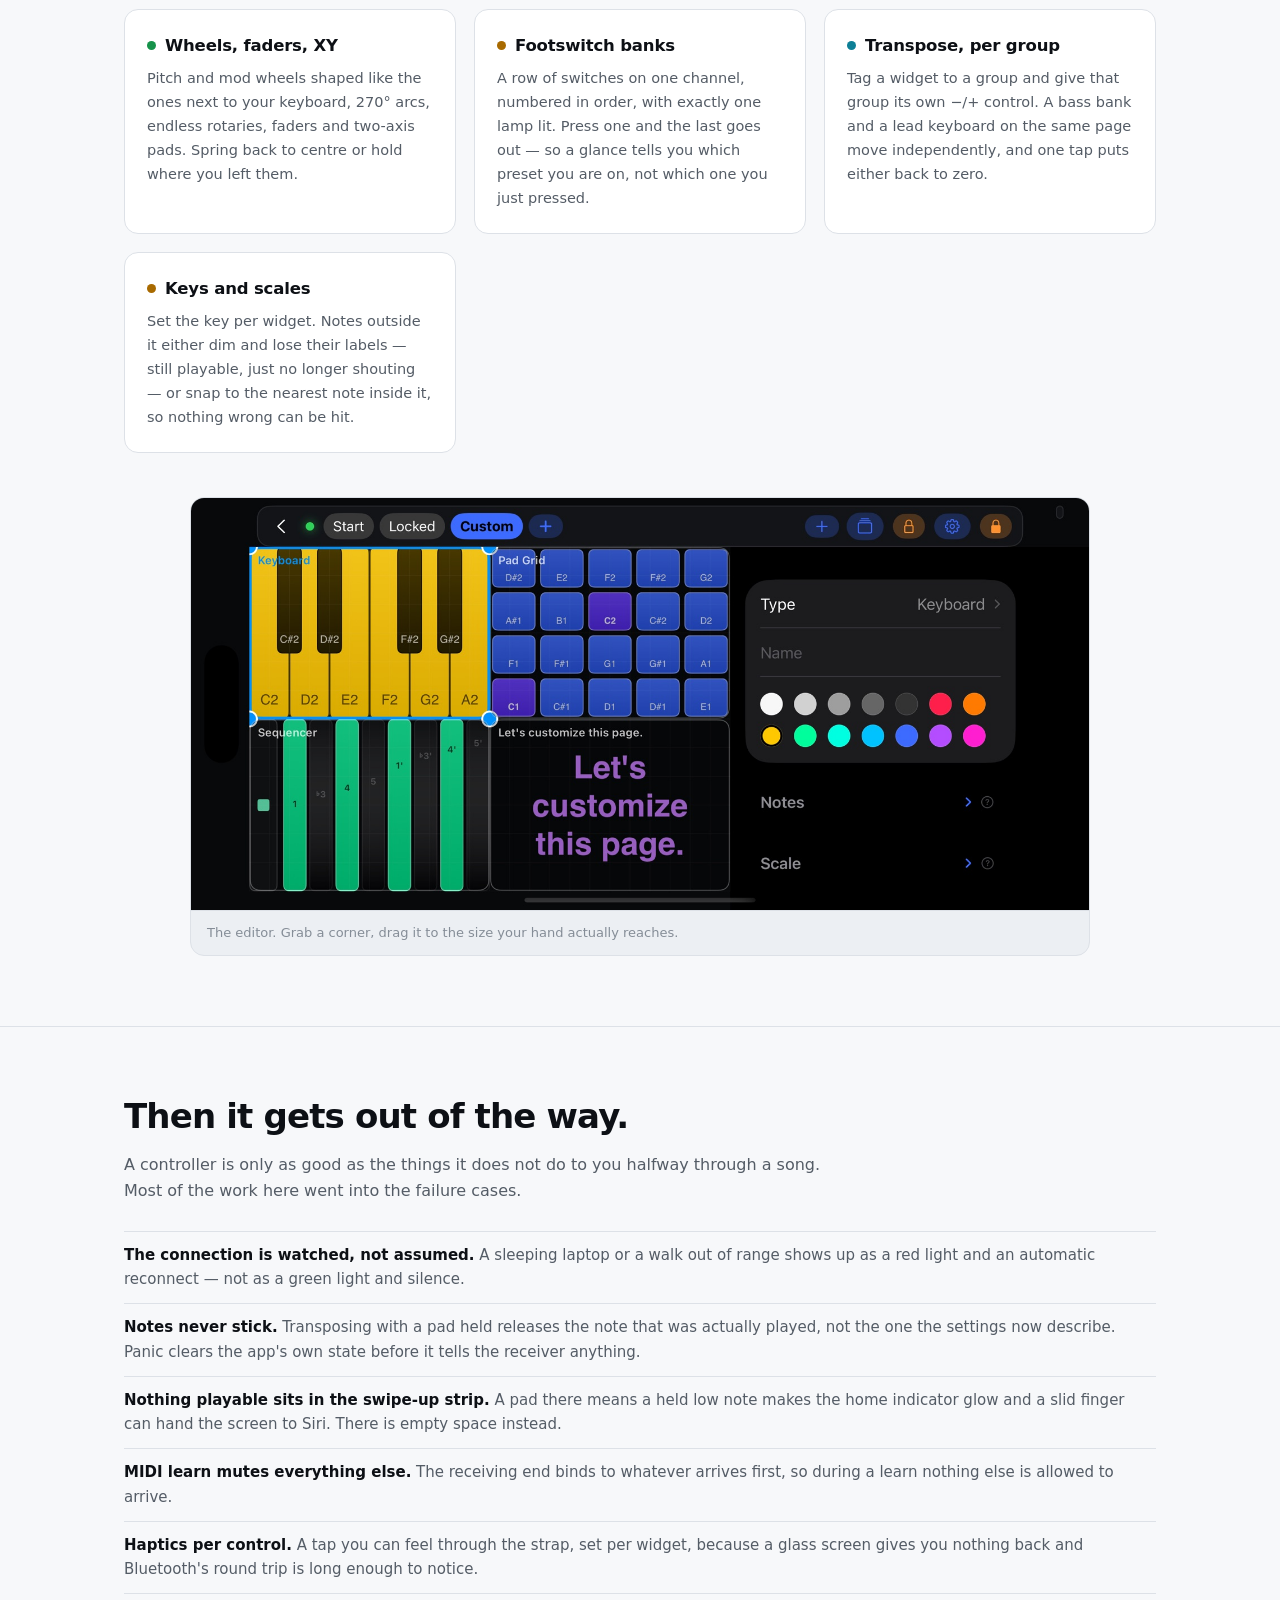
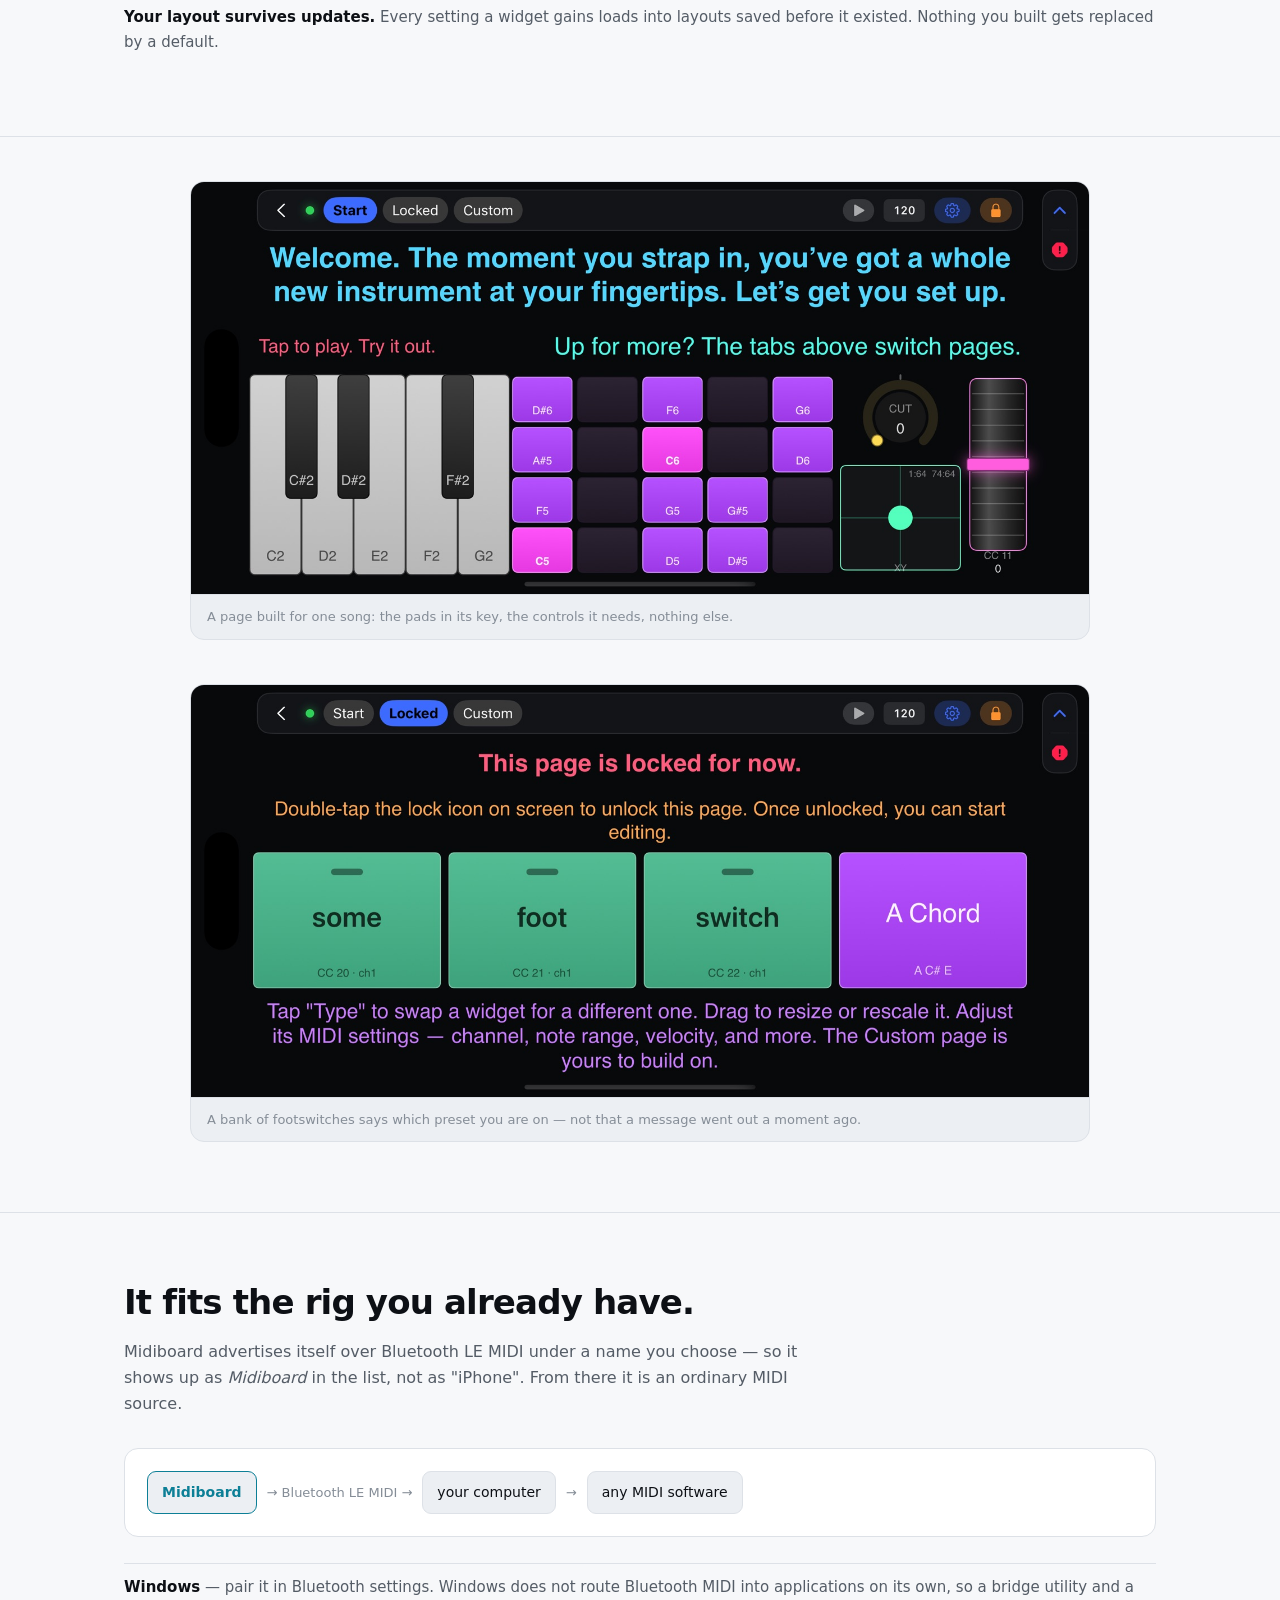
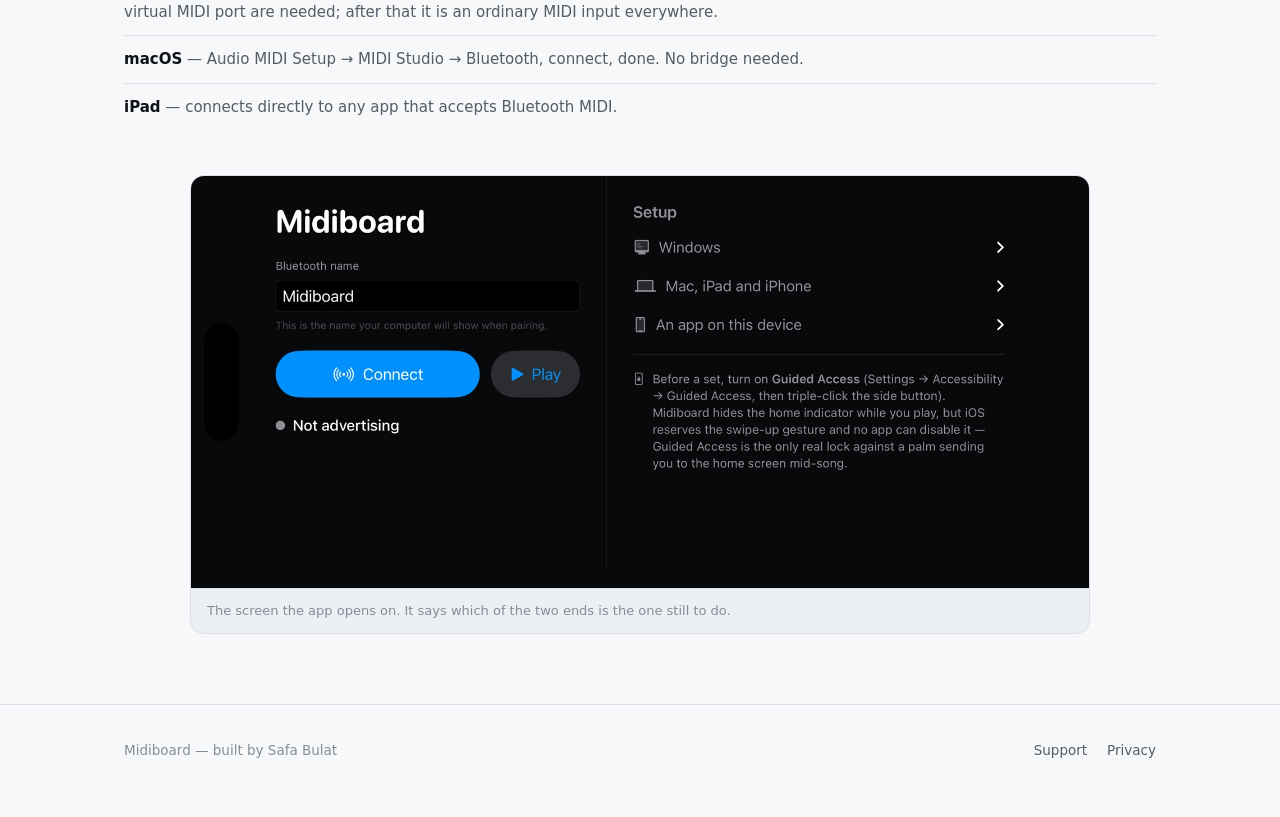
==== commit 98750680: "Site: sync from the app repository (6b073e7)" ====
--- a/index.html
+++ b/index.html
@@ -18,13 +18,12 @@
 <header>
   <div class="wrap">
     <a class="wordmark" href="/">
-      <!-- Four pads and a fader: the shortest description of the app that fits in a square. -->
+      <!-- Four pads, one per colour the editor assigns. Same mark as the app icon. -->
       <svg class="mark" viewBox="0 0 100 100" aria-hidden="true">
-        <rect x="6"  y="10" width="38" height="34" rx="8" fill="currentColor"/>
-        <rect x="52" y="10" width="38" height="34" rx="8" fill="currentColor" opacity="0.55"/>
-        <rect x="6"  y="54" width="38" height="34" rx="8" fill="currentColor" opacity="0.55"/>
-        <rect x="52" y="54" width="38" height="34" rx="8" fill="currentColor" opacity="0.28"/>
-        <rect x="66" y="60" width="10" height="22" rx="5" fill="currentColor"/>
+        <rect x="8"  y="8"  width="38" height="38" rx="10" fill="#e14cc4"/>
+        <rect x="54" y="8"  width="38" height="38" rx="10" fill="#f0a02c"/>
+        <rect x="8"  y="54" width="38" height="38" rx="10" fill="#33bff0"/>
+        <rect x="54" y="54" width="38" height="38" rx="10" fill="#2fdd9b"/>
       </svg>
       Midiboard
     </a>
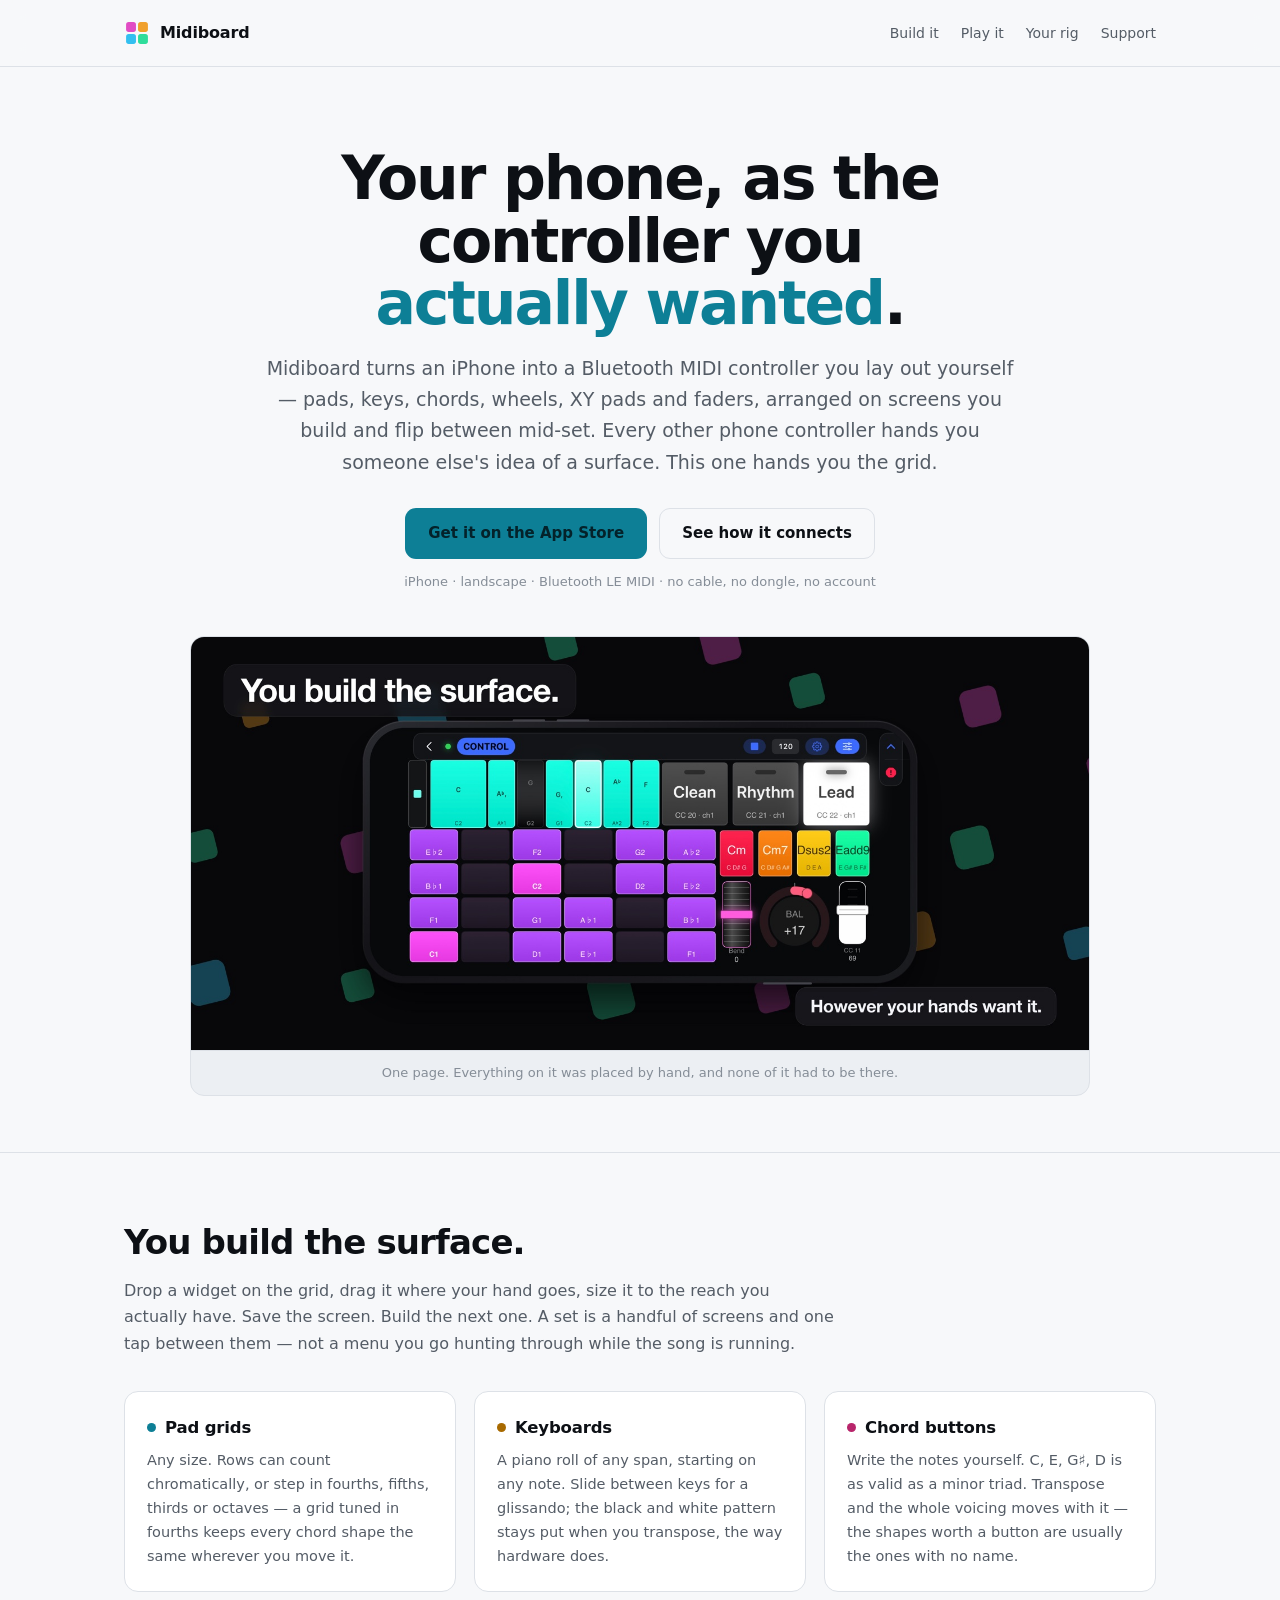
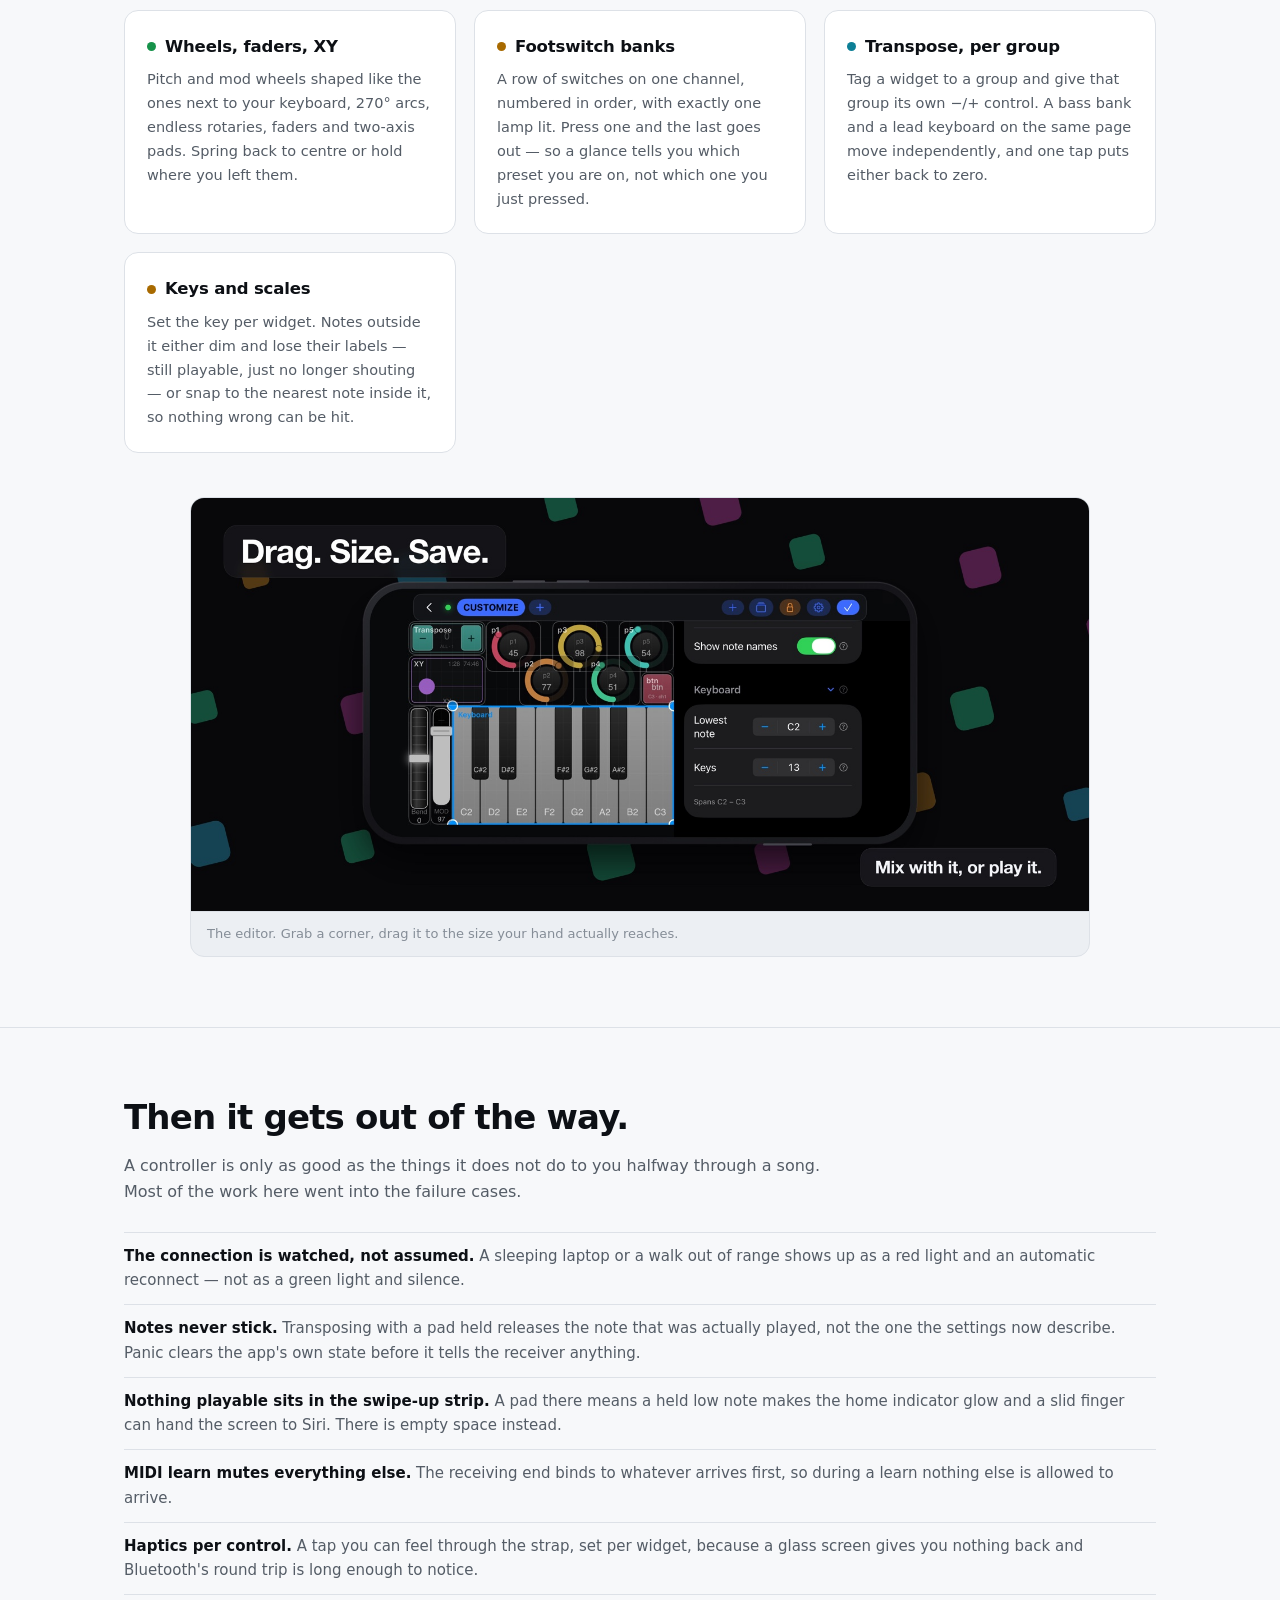
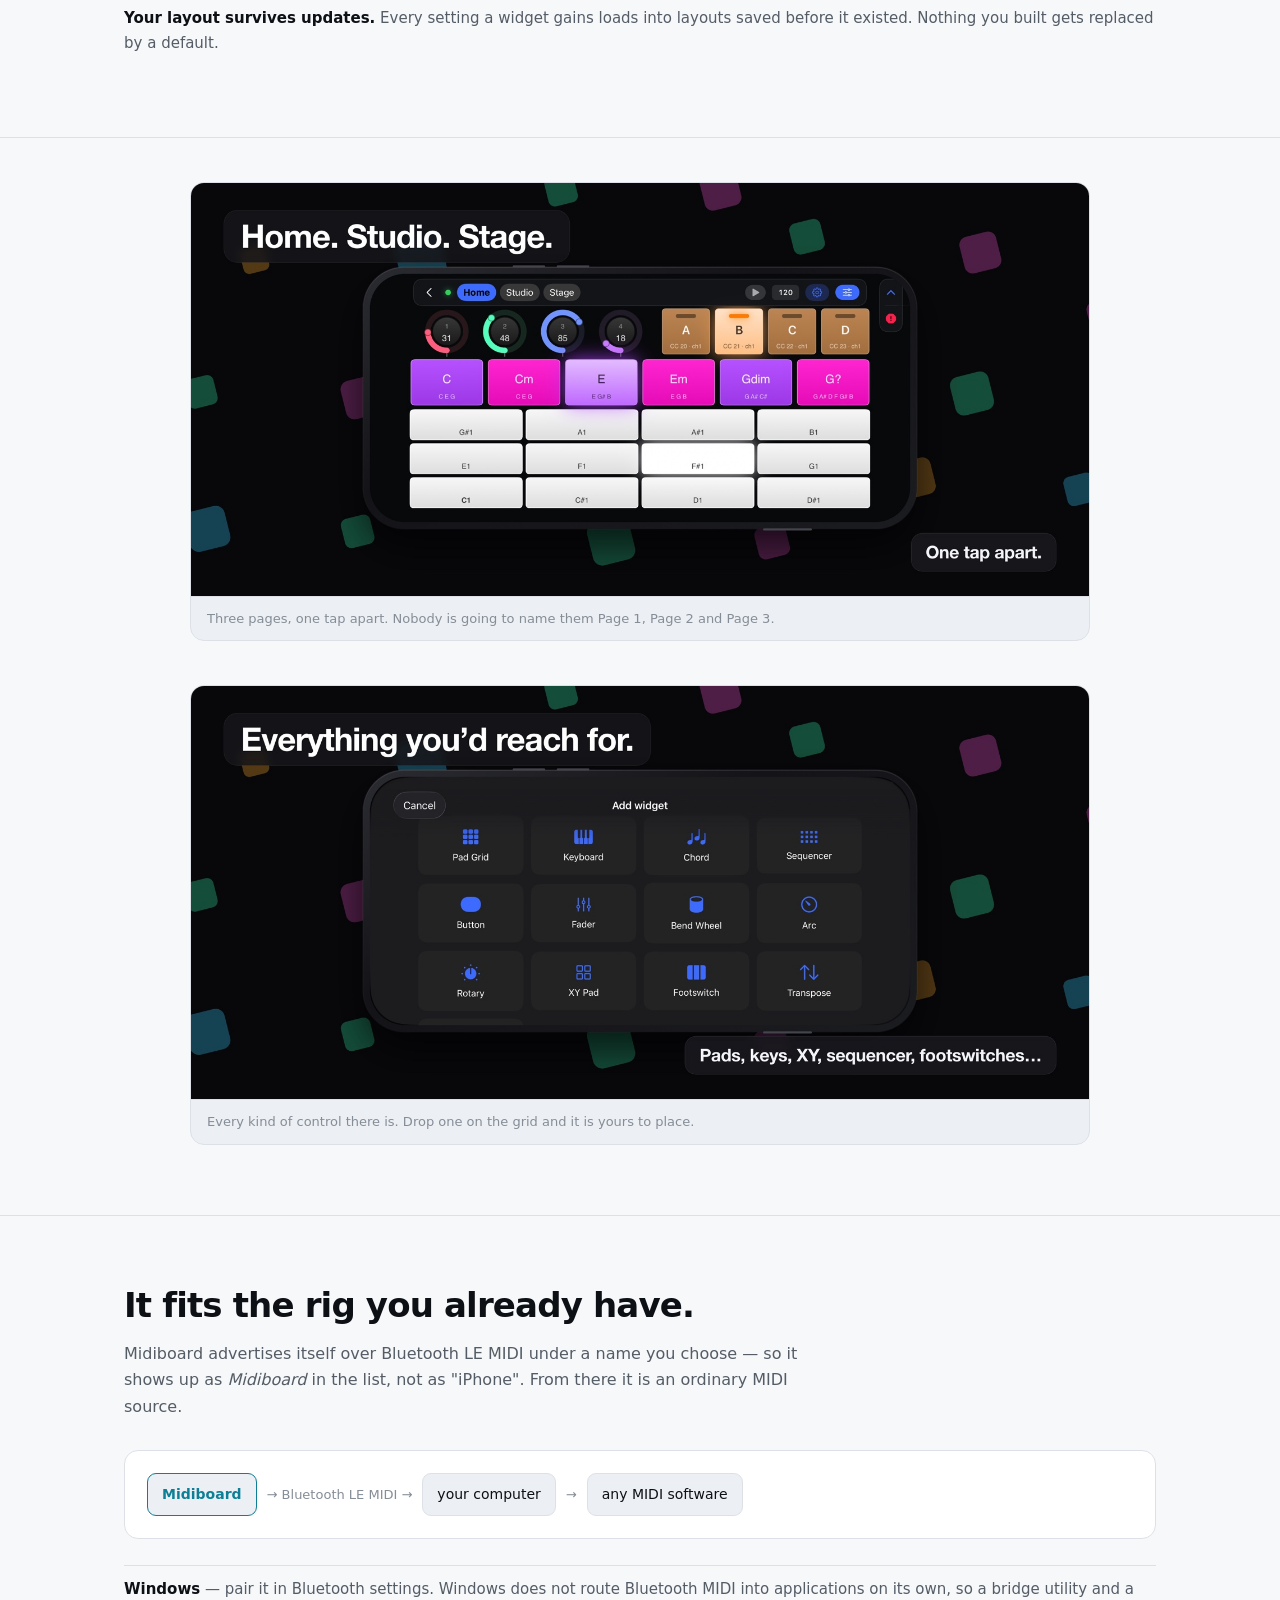
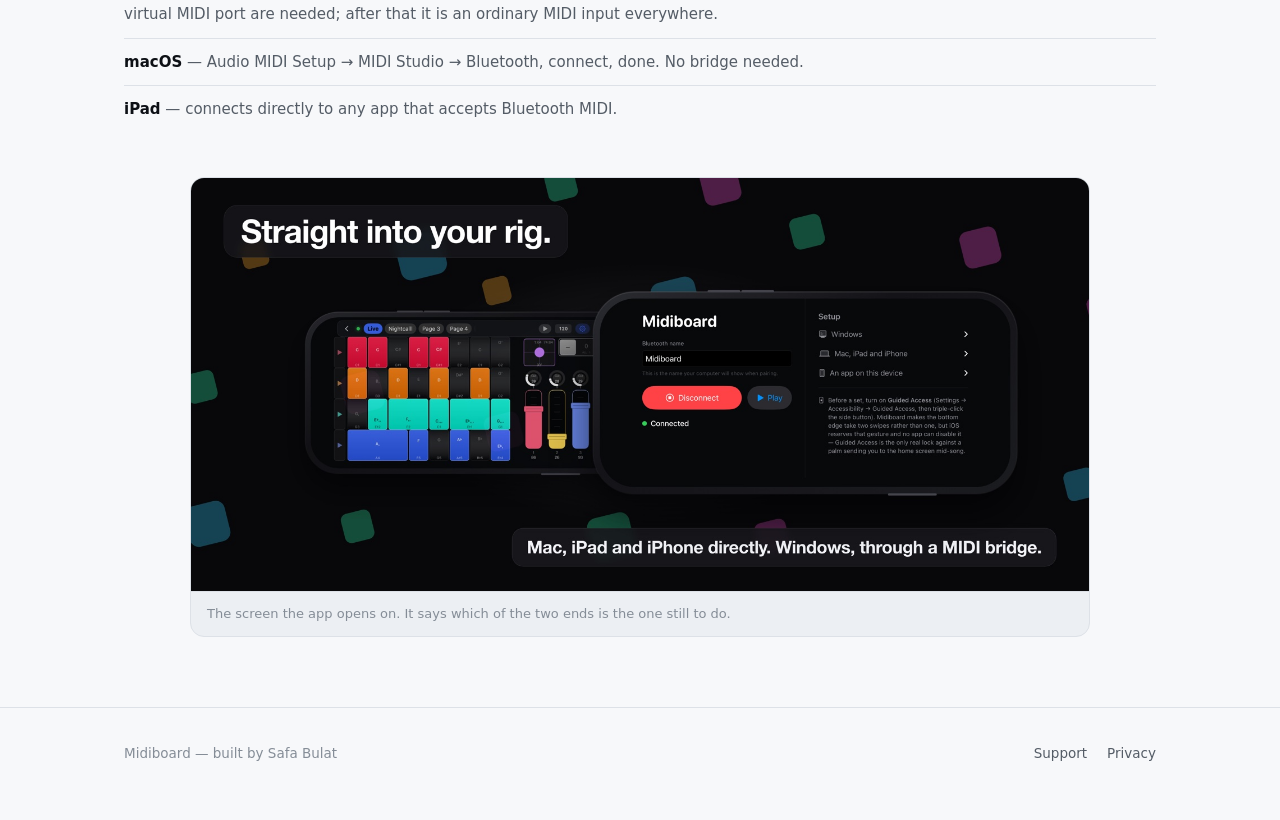
==== commit 6c25683c: "Site: sync from the app repository (667c22f)" ====
--- a/index.html
+++ b/index.html
@@ -50,7 +50,7 @@
   <p class="cta-note">iPhone · landscape · Bluetooth LE MIDI · no cable, no dongle, no account</p>
 
   <figure class="shot">
-    <img src="img/surface.jpg" width="1600" height="735" alt="A Midiboard screen in landscape: a tinted keyboard, a pad bank in a key, a step sequencer and a label, all on one page.">
+    <img src="img/surface.jpg" width="1600" height="736" alt="A Midiboard page in a phone, headed “You build the surface”: a step sequencer, a pad bank in a key, three footswitches named Clean, Rhythm and Lead, chord buttons, a bend fader and a balance knob reading +17.">
     <figcaption>One page. Everything on it was placed by hand, and none of it had to be there.</figcaption>
   </figure>
 </div>
@@ -118,7 +118,7 @@
     </div>
 
     <figure class="shot">
-      <img src="img/editor.jpg" width="1600" height="735" alt="The Midiboard layout editor: a keyboard selected with resize handles at its corners, a pad bank and a step sequencer beside it, and the inspector open down the right showing type, name and colour swatches above folded sections for Notes and Scale.">
+      <img src="img/editor.jpg" width="1600" height="736" alt="The Midiboard layout editor, headed “Drag. Size. Save.”: a keyboard selected with resize handles, rings and an XY pad above it, and the inspector open down the right showing the Widget section and the Keyboard section with its lowest note and key count.">
       <figcaption>The editor. Grab a corner, drag it to the size your hand actually reaches.</figcaption>
     </figure>
   </div>
@@ -146,12 +146,12 @@
 <section id="keys-shot" class="quiet">
   <div class="wrap">
     <figure class="shot">
-      <img src="img/pads.jpg" width="1600" height="735" alt="A Midiboard performance page: a keyboard, a pad bank in a key with the out-of-key pads dimmed and every C marked in its own shade, a dial, an XY pad and a mod wheel.">
-      <figcaption>A page built for one song: the pads in its key, the controls it needs, nothing else.</figcaption>
+      <img src="img/pads.jpg" width="1600" height="736" alt="A Midiboard performance page headed “Home. Studio. Stage.”, with those three pages in the strip along the top, four rings, four footswitches, a row of chord buttons and a bank of pale note pads.">
+      <figcaption>Three pages, one tap apart. Nobody is going to name them Page 1, Page 2 and Page 3.</figcaption>
     </figure>
     <figure class="shot">
-      <img src="img/keys.jpg" width="1600" height="735" alt="A Midiboard page with a bank of footswitches, one of them lit, and a chord button beside them.">
-      <figcaption>A bank of footswitches says which preset you are on — not that a message went out a moment ago.</figcaption>
+      <img src="img/keys.jpg" width="1600" height="736" alt="The Add widget palette, headed “Everything you’d reach for”: pad grid, keyboard, chord, sequencer, button, fader, bend wheel, arc, rotary, XY pad, footswitch and transpose.">
+      <figcaption>Every kind of control there is. Drop one on the grid and it is yours to place.</figcaption>
     </figure>
   </div>
 </section>
@@ -179,7 +179,7 @@
     </ul>
 
     <figure class="shot">
-      <img src="img/connect.jpg" width="1600" height="735" alt="Midiboard's connection screen: a Bluetooth name field, Connect and Play buttons, a status line, and collapsible setup instructions for Windows, for Mac, iPad and iPhone, and for an app on this same device.">
+      <img src="img/connect.jpg" width="1600" height="736" alt="Two phones, headed “Straight into your rig”: behind, a full performance page; in front, the connection screen showing the Bluetooth name, a Disconnect button, a green Connected line, and setup instructions for Windows, for Mac, iPad and iPhone, and for an app on this device.">
       <figcaption>The screen the app opens on. It says which of the two ends is the one still to do.</figcaption>
     </figure>
   </div>
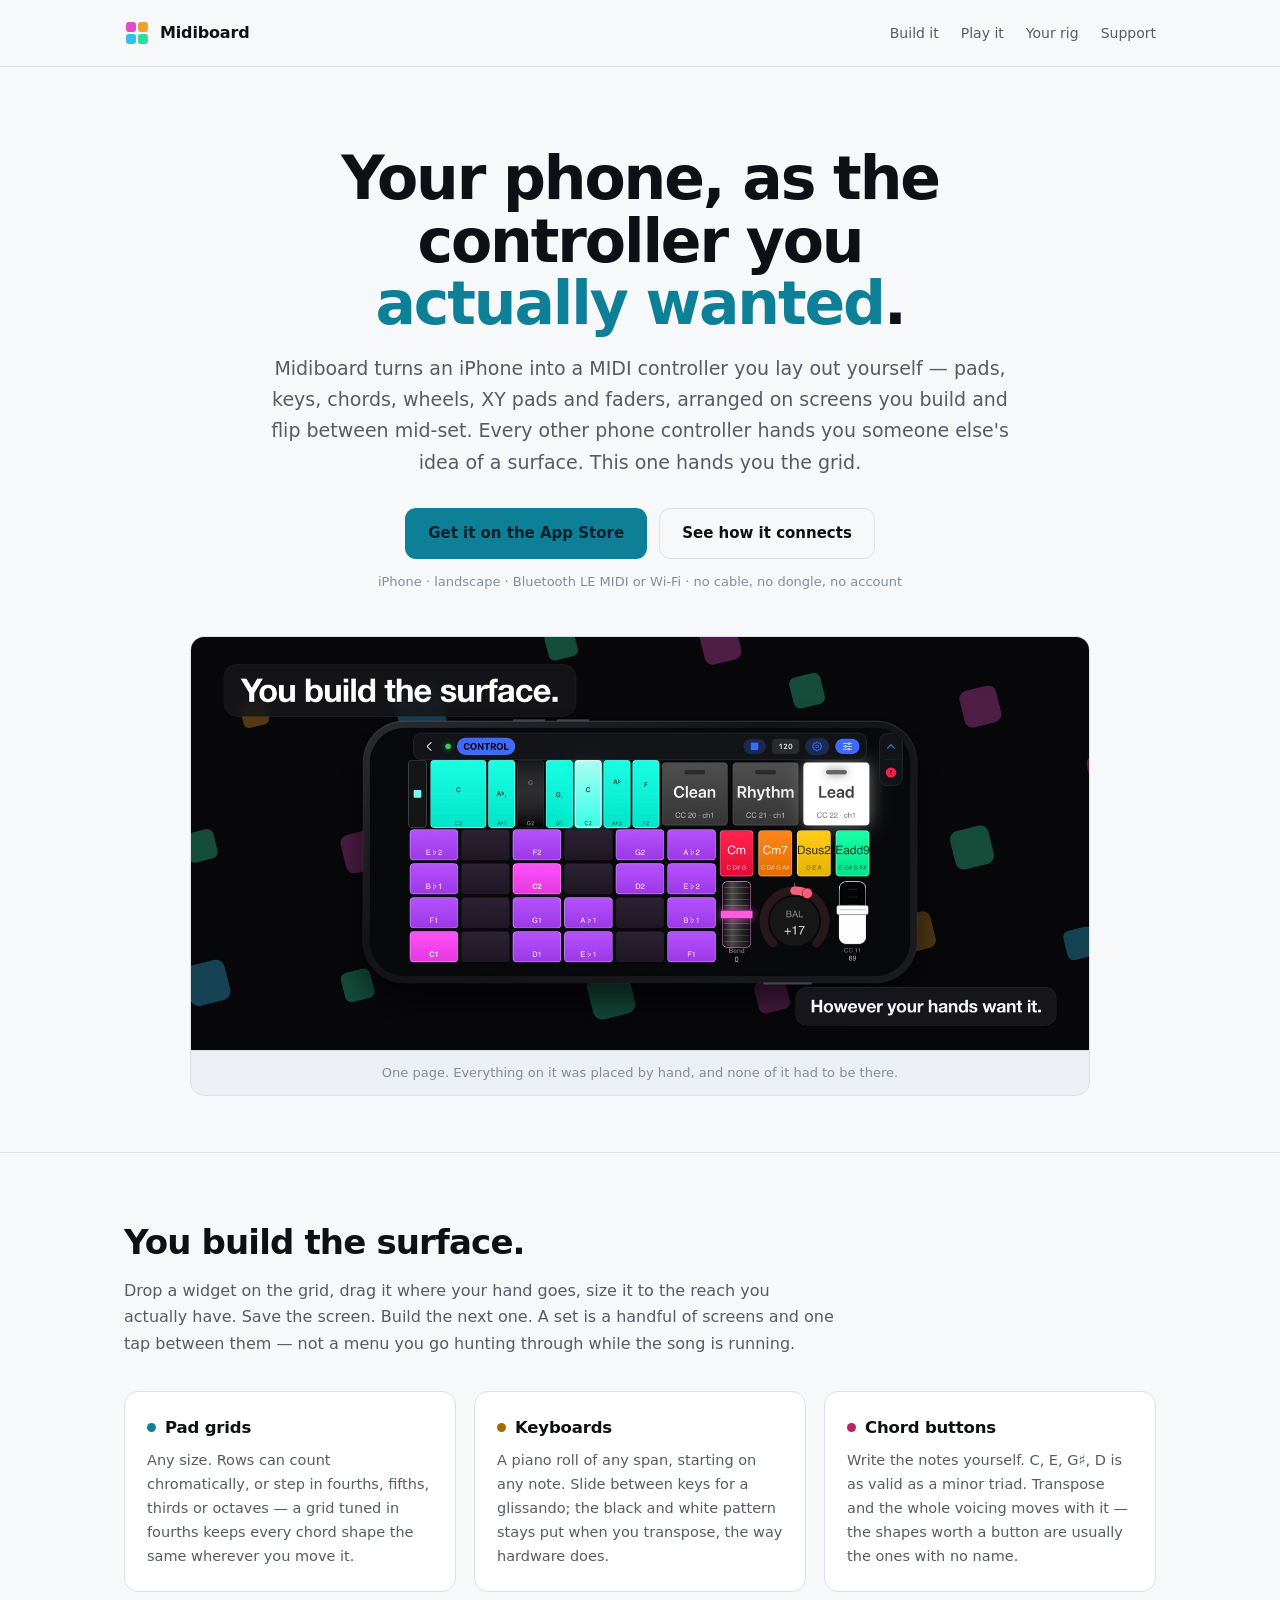
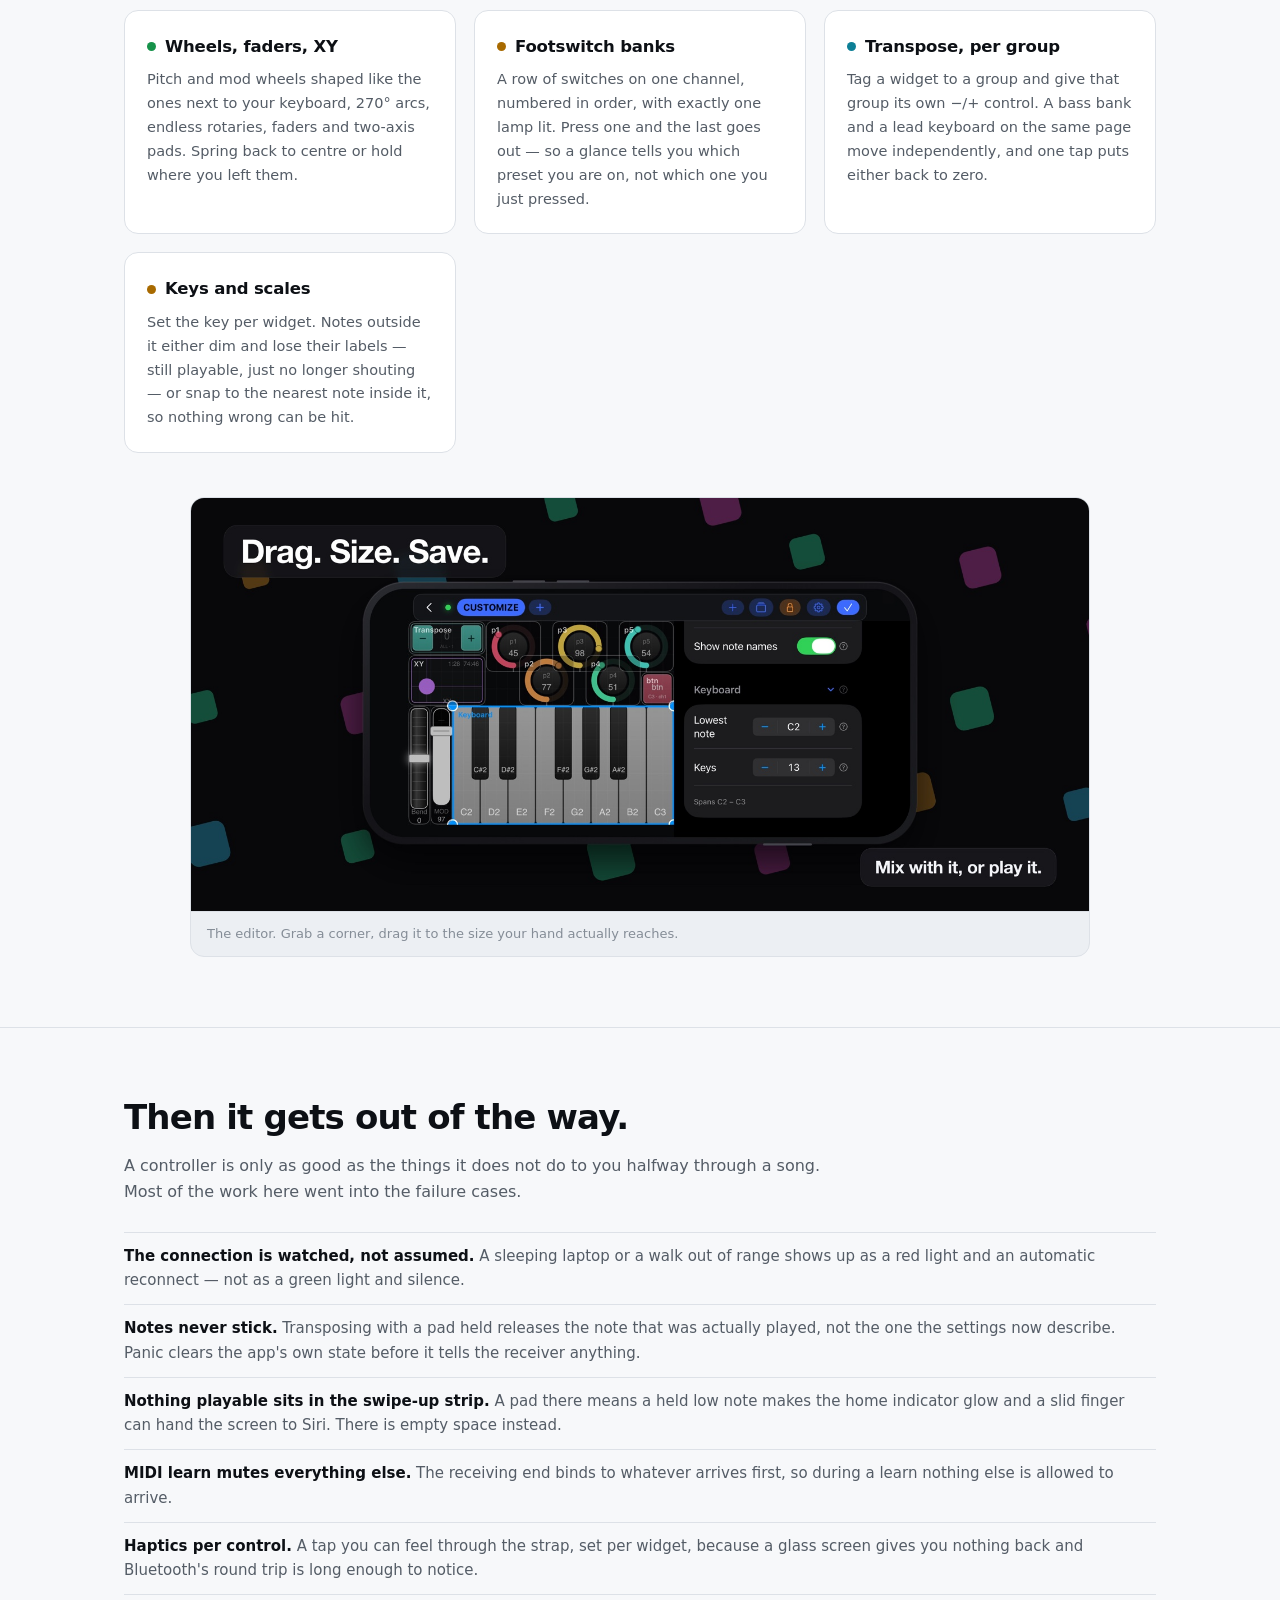
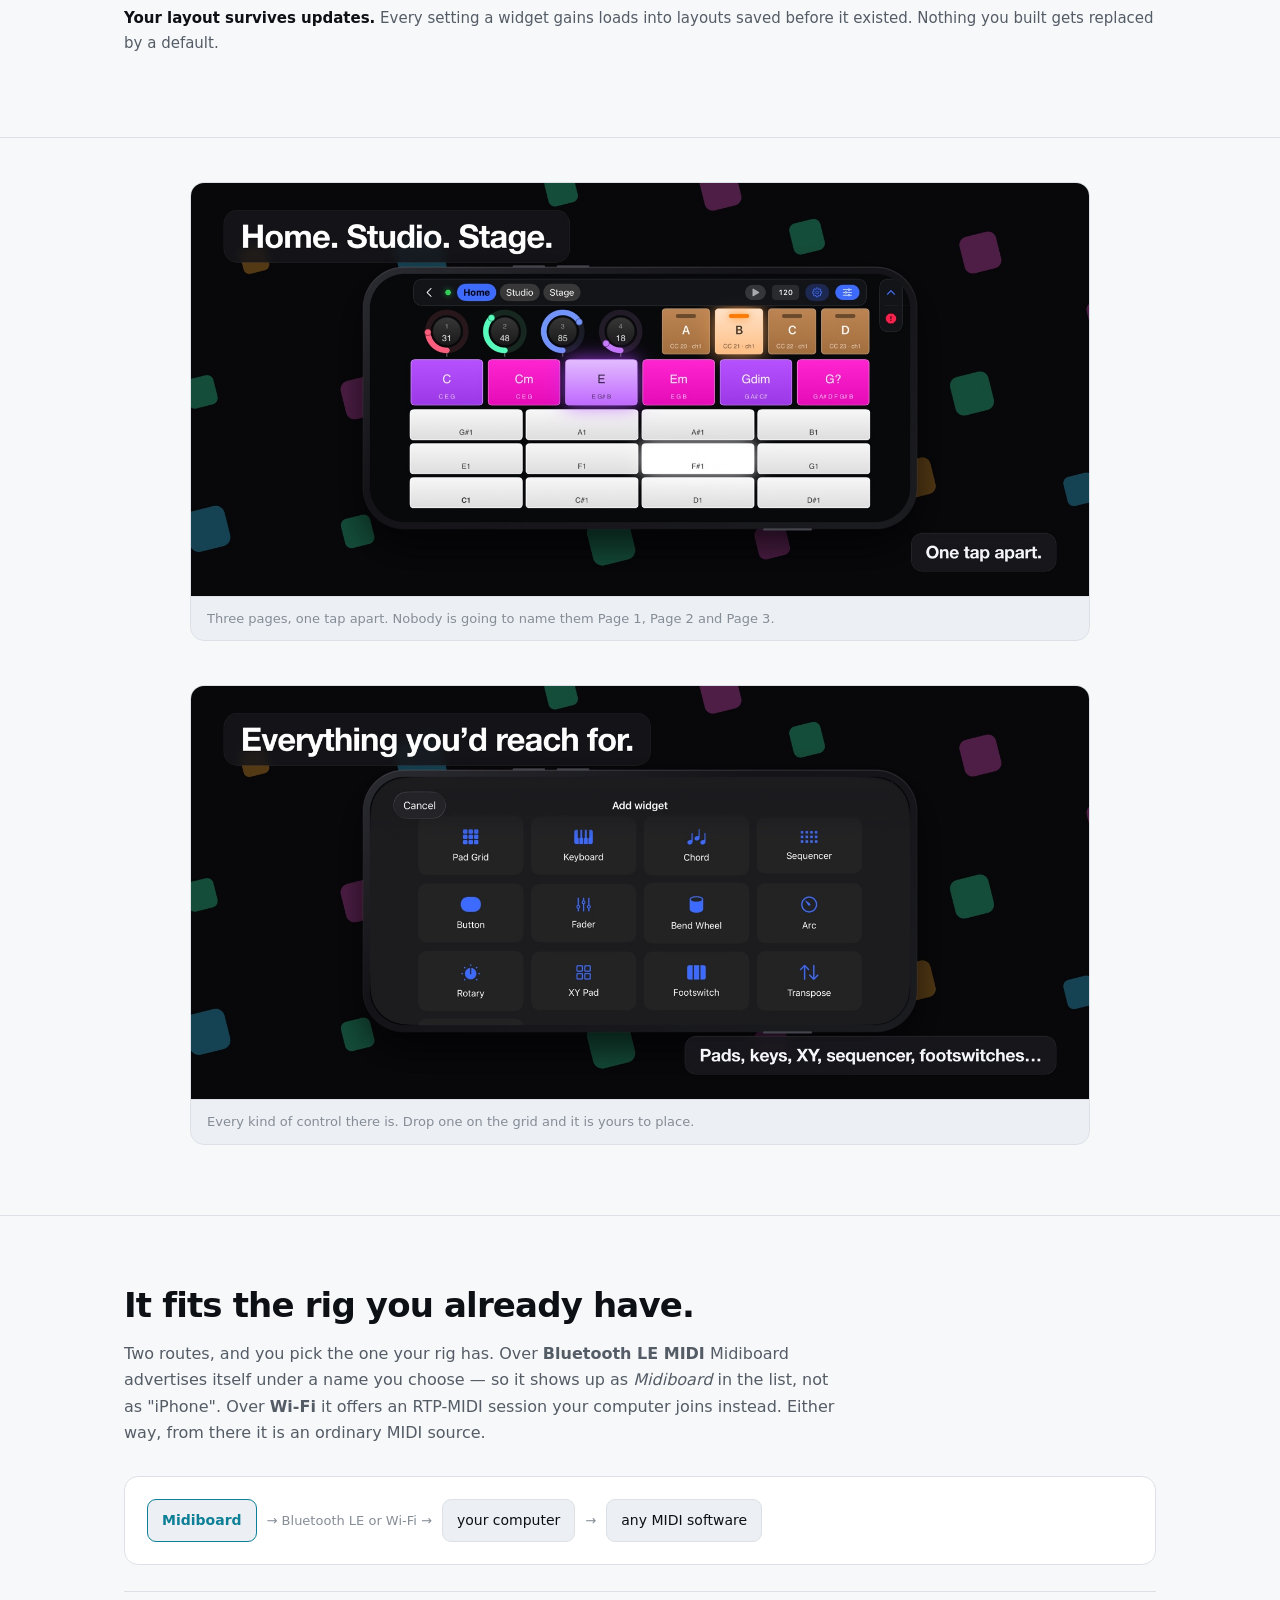
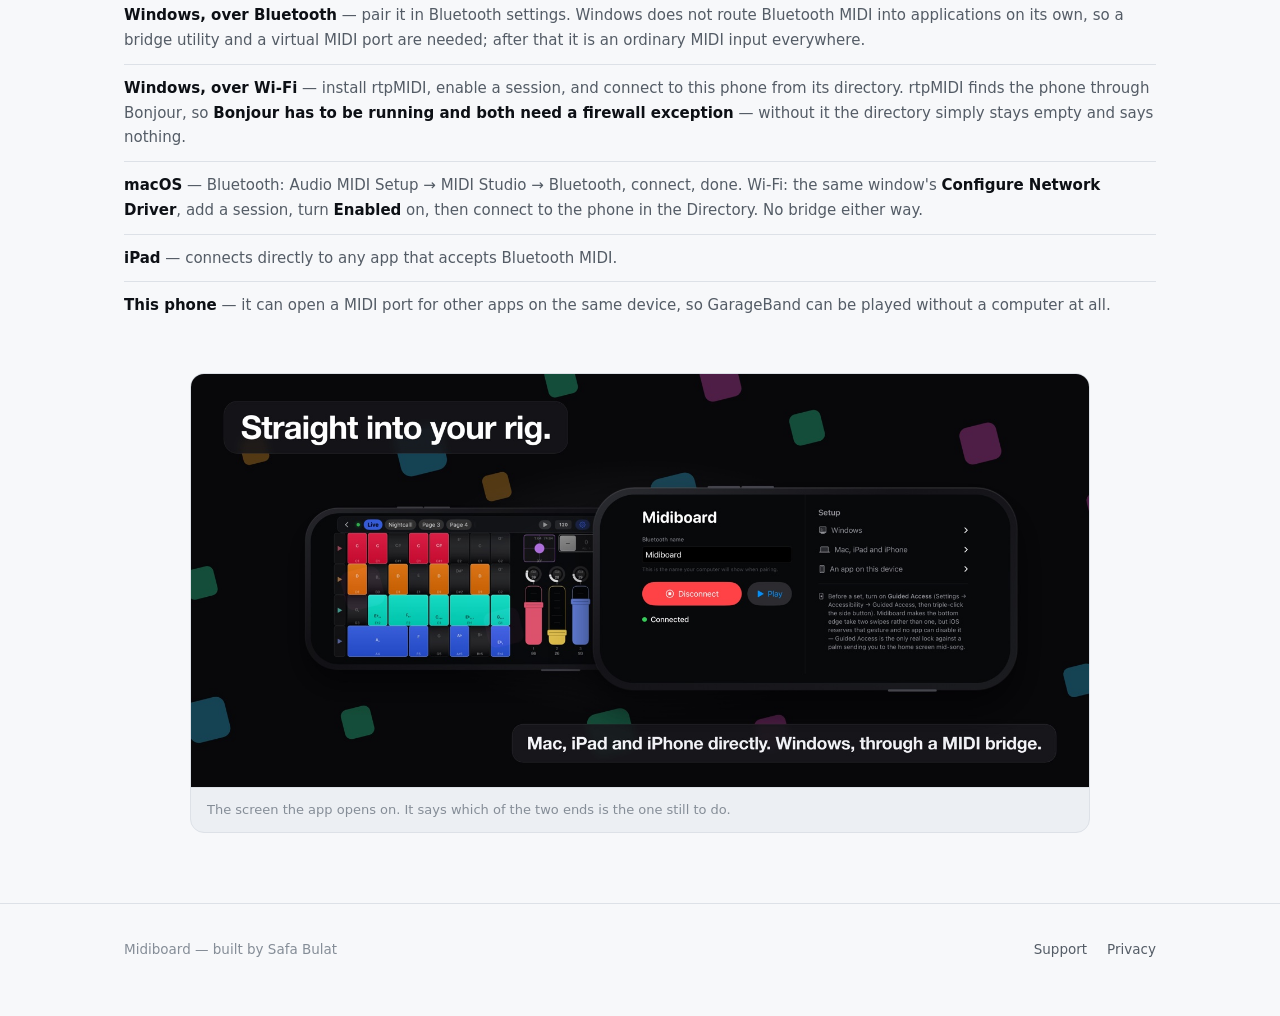
==== commit b562a9fc: "Site: sync from the app repository (9516ac9)" ====
--- a/index.html
+++ b/index.html
@@ -6,9 +6,9 @@
 <!-- The page ships its own light and dark designs; stop extensions from re-inventing them. -->
 <meta name="darkreader-lock">
 <title>Midiboard — your phone, as the controller you actually wanted</title>
-<meta name="description" content="An iPhone Bluetooth MIDI controller you lay out yourself: pads, keys, chords, XY, wheels and faders on screens you build and switch between mid-set. Standard Bluetooth MIDI, so it works with whatever you already play.">
+<meta name="description" content="An iPhone MIDI controller you lay out yourself: pads, keys, chords, XY, wheels and faders on screens you build and switch between mid-set. Standard MIDI over Bluetooth LE or Wi-Fi, so it works with whatever you already play.">
 <meta property="og:title" content="Midiboard — your phone, as the controller you actually wanted">
-<meta property="og:description" content="Build the control surface, not the workaround. Bluetooth MIDI from an iPhone, with a layout editor that gets out of the way.">
+<meta property="og:description" content="Build the control surface, not the workaround. MIDI from an iPhone over Bluetooth or Wi-Fi, with a layout editor that gets out of the way.">
 <meta property="og:type" content="website">
 <link rel="stylesheet" href="style.css">
 <link rel="icon" type="image/svg+xml" href="img/appicon.svg">
@@ -39,7 +39,7 @@
 <div class="wrap hero">
   <h1>Your phone, as the controller you <em>actually wanted</em>.</h1>
   <p class="lede">
-    Midiboard turns an iPhone into a Bluetooth MIDI controller you lay out yourself — pads, keys,
+    Midiboard turns an iPhone into a MIDI controller you lay out yourself — pads, keys,
     chords, wheels, XY pads and faders, arranged on screens you build and flip between mid-set.
     Every other phone controller hands you someone else's idea of a surface. This one hands you the grid.
   </p>
@@ -47,7 +47,7 @@
     <a class="btn btn-primary" href="https://apps.apple.com/app/id6801598625">Get it on the App Store</a>
     <a class="btn btn-ghost" href="#rig">See how it connects</a>
   </div>
-  <p class="cta-note">iPhone · landscape · Bluetooth LE MIDI · no cable, no dongle, no account</p>
+  <p class="cta-note">iPhone · landscape · Bluetooth LE MIDI or Wi-Fi · no cable, no dongle, no account</p>
 
   <figure class="shot">
     <img src="img/surface.jpg" width="1600" height="736" alt="A Midiboard page in a phone, headed “You build the surface”: a step sequencer, a pad bank in a key, three footswitches named Clean, Rhythm and Lead, chord buttons, a bend fader and a balance knob reading +17.">
@@ -160,22 +160,26 @@
   <div class="wrap">
     <h2>It fits the rig you already have.</h2>
     <p>
-      Midiboard advertises itself over Bluetooth LE MIDI under a name you choose — so it shows up as
-      <em>Midiboard</em> in the list, not as "iPhone". From there it is an ordinary MIDI source.
+      Two routes, and you pick the one your rig has. Over <b>Bluetooth LE MIDI</b> Midiboard advertises
+      itself under a name you choose — so it shows up as <em>Midiboard</em> in the list, not as "iPhone".
+      Over <b>Wi-Fi</b> it offers an RTP-MIDI session your computer joins instead. Either way, from there
+      it is an ordinary MIDI source.
     </p>
 
     <div class="chain">
       <span class="node us">Midiboard</span>
-      <span class="arrow">→ Bluetooth LE MIDI →</span>
+      <span class="arrow">→ Bluetooth LE or Wi-Fi →</span>
       <span class="node">your computer</span>
       <span class="arrow">→</span>
       <span class="node">any MIDI software</span>
     </div>
 
     <ul class="plain">
-      <li><b>Windows</b> — pair it in Bluetooth settings. Windows does not route Bluetooth MIDI into applications on its own, so a bridge utility and a virtual MIDI port are needed; after that it is an ordinary MIDI input everywhere.</li>
-      <li><b>macOS</b> — Audio MIDI Setup → MIDI Studio → Bluetooth, connect, done. No bridge needed.</li>
+      <li><b>Windows, over Bluetooth</b> — pair it in Bluetooth settings. Windows does not route Bluetooth MIDI into applications on its own, so a bridge utility and a virtual MIDI port are needed; after that it is an ordinary MIDI input everywhere.</li>
+      <li><b>Windows, over Wi-Fi</b> — install rtpMIDI, enable a session, and connect to this phone from its directory. rtpMIDI finds the phone through Bonjour, so <b>Bonjour has to be running and both need a firewall exception</b> — without it the directory simply stays empty and says nothing.</li>
+      <li><b>macOS</b> — Bluetooth: Audio MIDI Setup → MIDI Studio → Bluetooth, connect, done. Wi-Fi: the same window's <b>Configure Network Driver</b>, add a session, turn <b>Enabled</b> on, then connect to the phone in the Directory. No bridge either way.</li>
       <li><b>iPad</b> — connects directly to any app that accepts Bluetooth MIDI.</li>
+      <li><b>This phone</b> — it can open a MIDI port for other apps on the same device, so GarageBand can be played without a computer at all.</li>
     </ul>
 
     <figure class="shot">
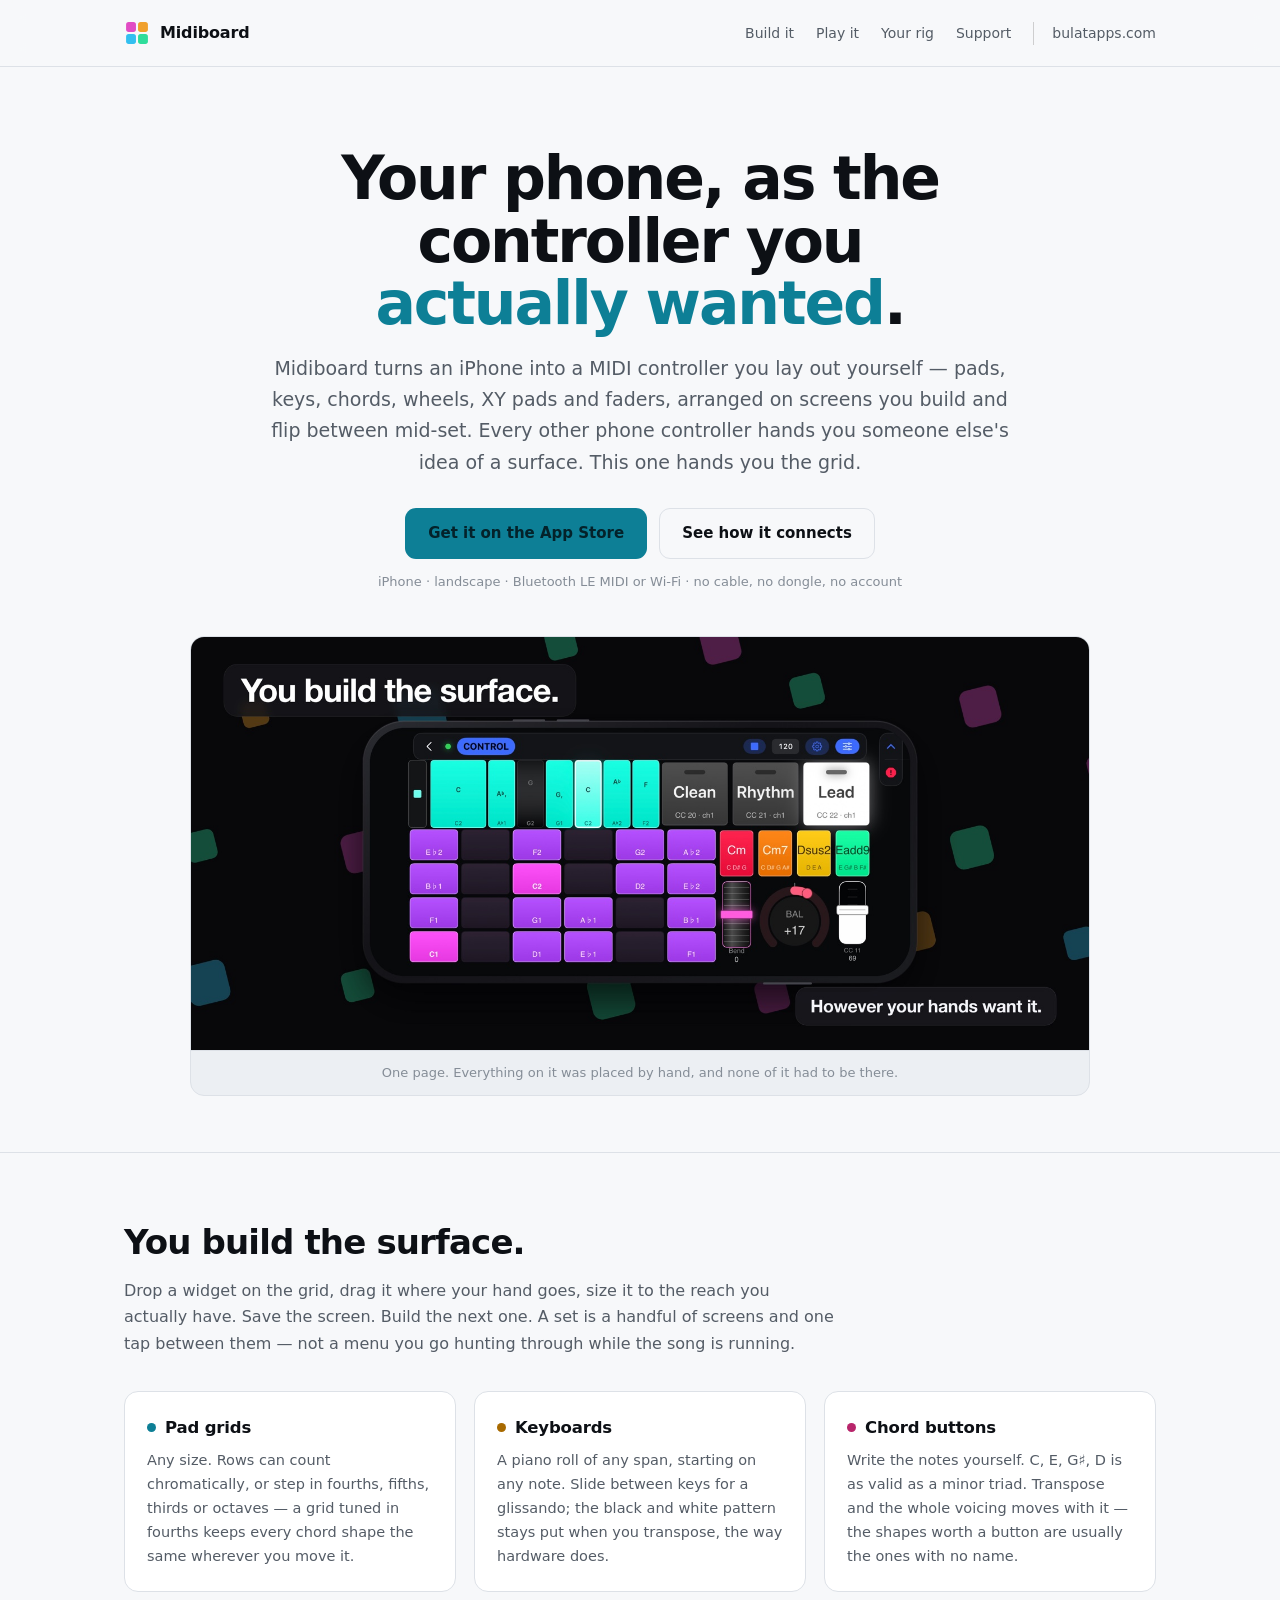
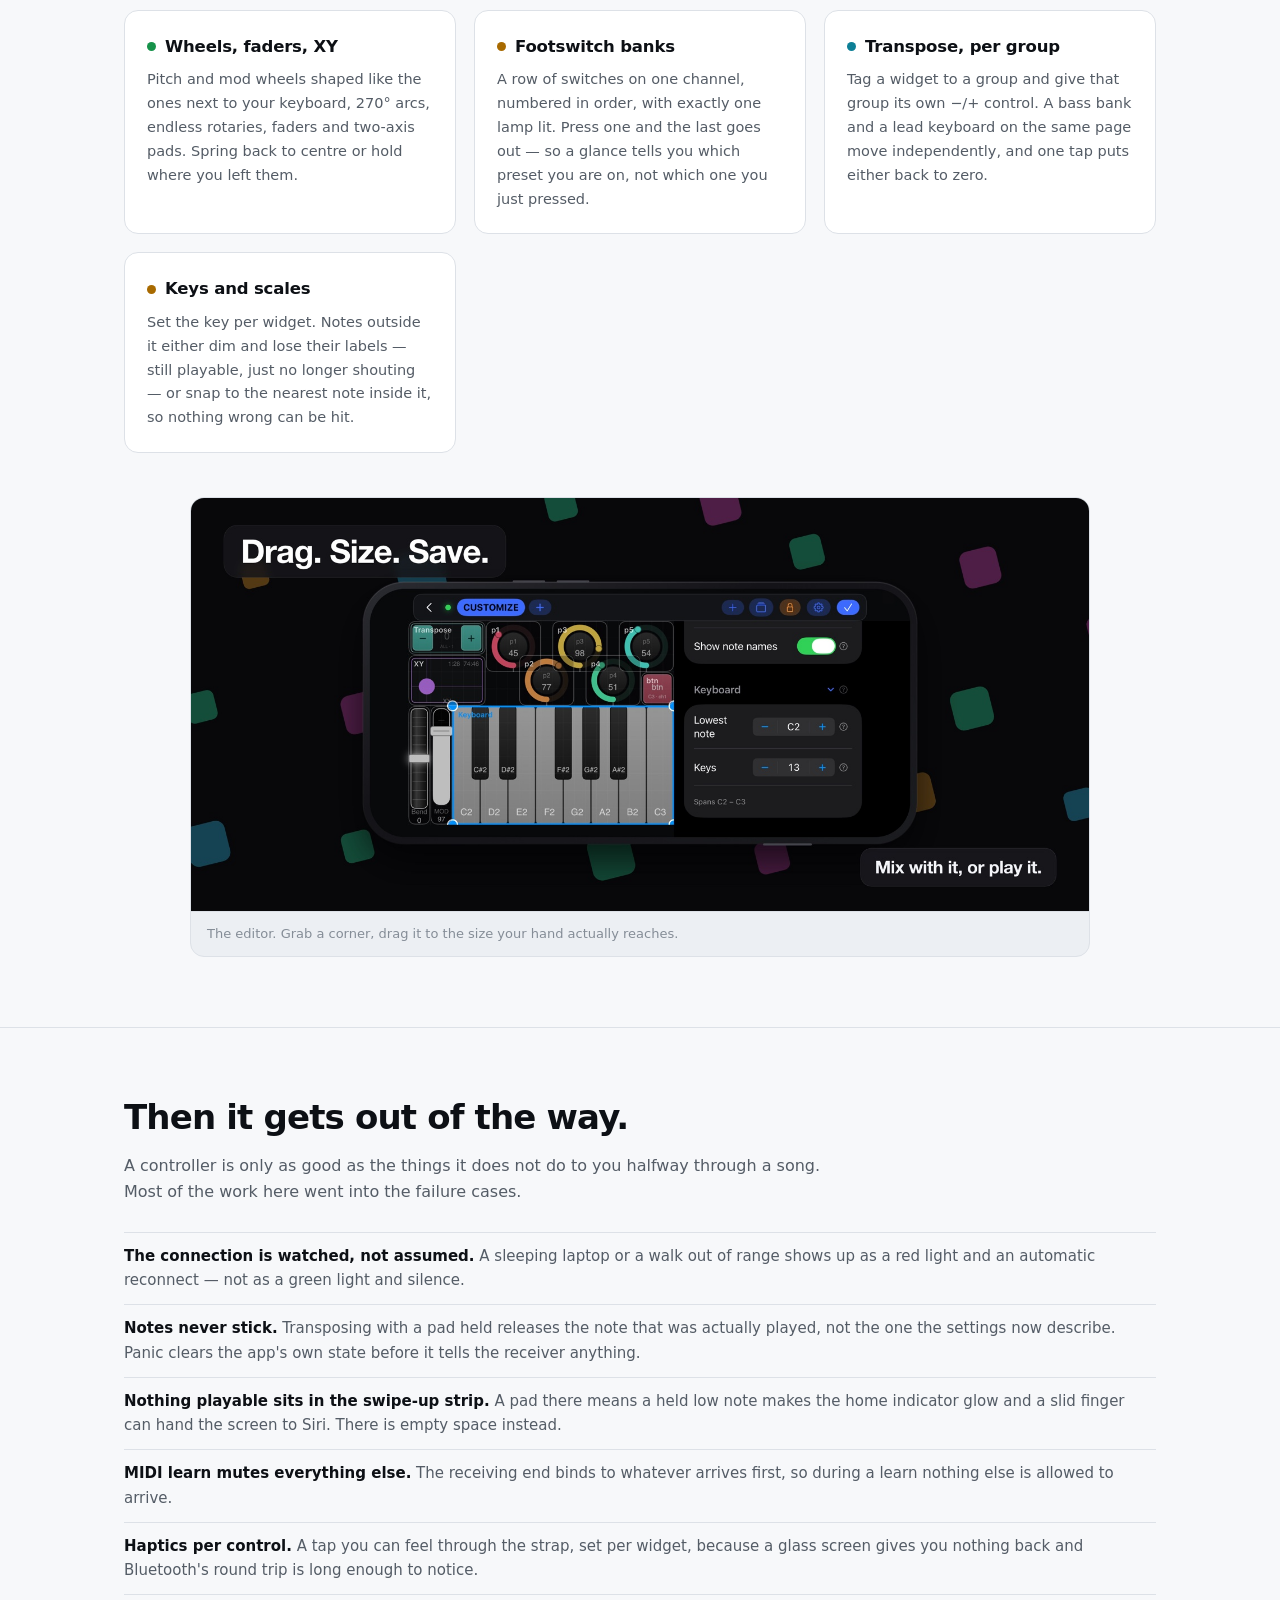
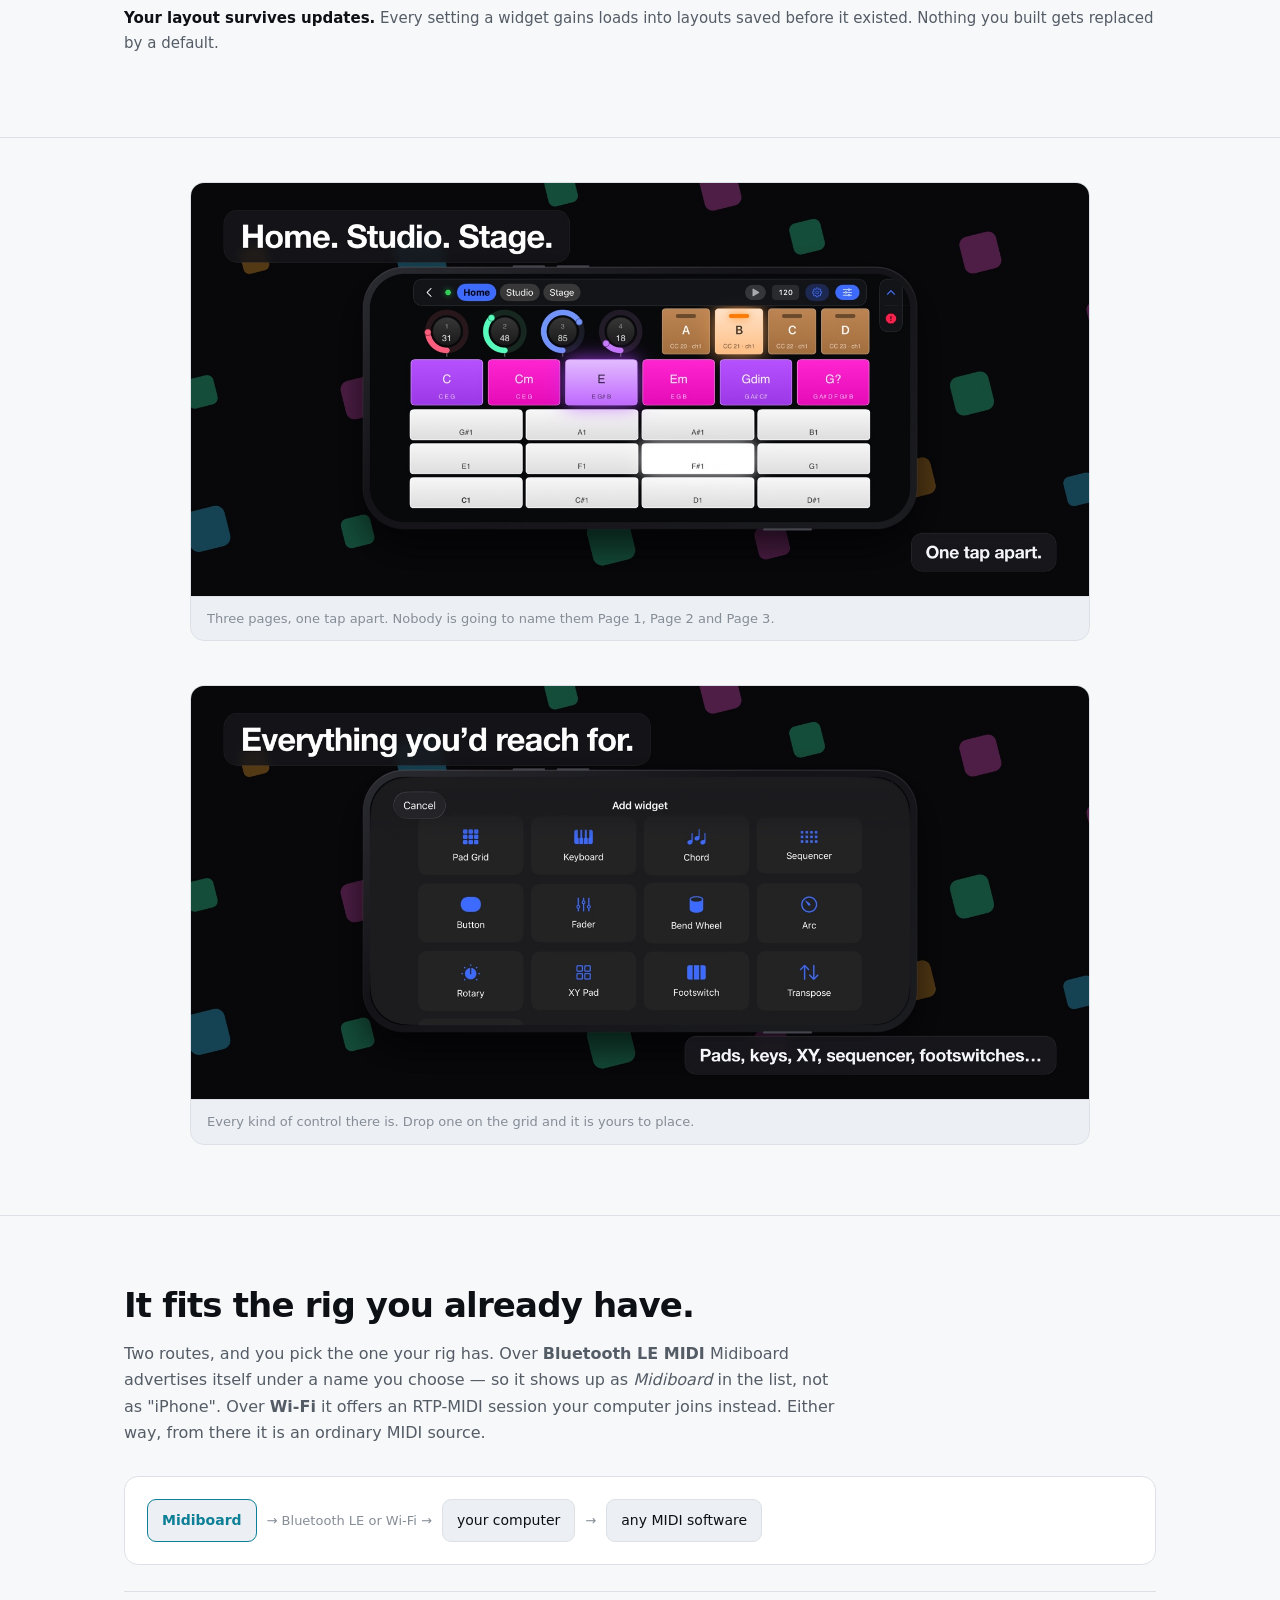
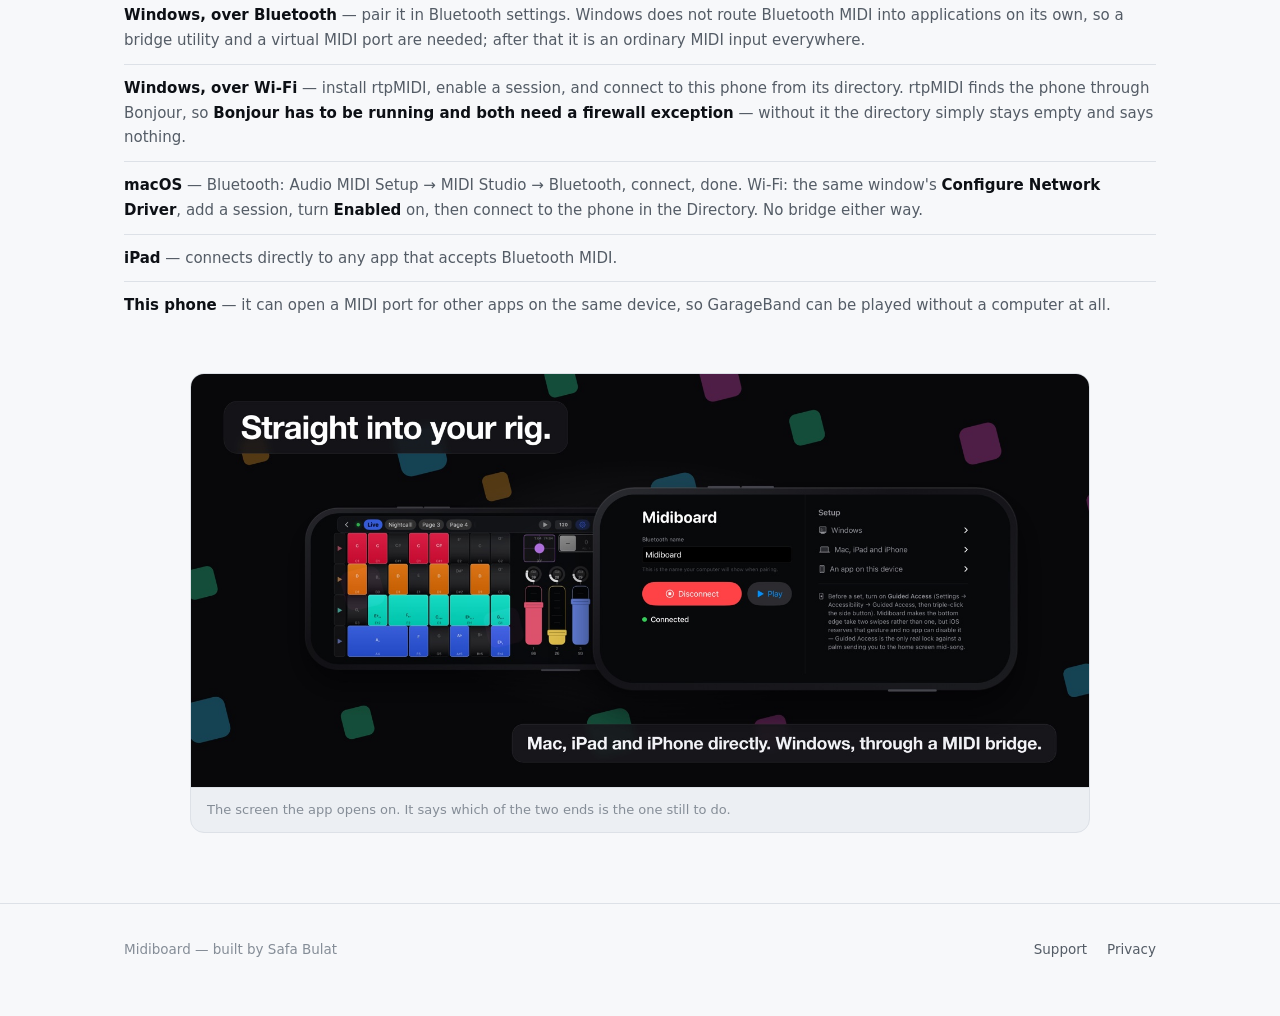
==== commit 4dc9fc22: "Site: sync from the app repository (f9ca9ec)" ====
--- a/index.html
+++ b/index.html
@@ -10,6 +10,31 @@
 <meta property="og:title" content="Midiboard — your phone, as the controller you actually wanted">
 <meta property="og:description" content="Build the control surface, not the workaround. MIDI from an iPhone over Bluetooth or Wi-Fi, with a layout editor that gets out of the way.">
 <meta property="og:type" content="website">
+<meta property="og:url" content="https://midiboard.bulatapps.com/">
+<meta property="og:site_name" content="Midiboard">
+<meta property="og:image" content="https://midiboard.bulatapps.com/img/surface.jpg">
+<meta property="og:image:width" content="1600">
+<meta property="og:image:height" content="736">
+<meta property="og:image:alt" content="A Midiboard page in a phone: a step sequencer, a pad bank, footswitches, chord buttons, a bend fader and a knob.">
+<meta name="twitter:card" content="summary_large_image">
+<link rel="canonical" href="https://midiboard.bulatapps.com/">
+<!-- Safari on iOS: shows the App Store banner on top of the page, with Open/View. -->
+<meta name="apple-itunes-app" content="app-id=6801598625">
+<script type="application/ld+json">
+{
+  "@context": "https://schema.org",
+  "@type": "SoftwareApplication",
+  "name": "Midiboard",
+  "applicationCategory": "MusicApplication",
+  "operatingSystem": "iOS 17.0 or later",
+  "description": "An iPhone MIDI controller you lay out yourself: pads, keys, chords, XY, wheels and faders, over Bluetooth LE MIDI or Wi-Fi.",
+  "url": "https://midiboard.bulatapps.com/",
+  "downloadUrl": "https://apps.apple.com/app/id6801598625",
+  "image": "https://midiboard.bulatapps.com/img/surface.jpg",
+  "author": {"@type": "Person", "name": "Safa Bulat"},
+  "offers": {"@type": "Offer", "price": "0", "priceCurrency": "USD"}
+}
+</script>
 <link rel="stylesheet" href="style.css">
 <link rel="icon" type="image/svg+xml" href="img/appicon.svg">
 </head>
@@ -32,6 +57,7 @@
       <a href="#play">Play it</a>
       <a href="#rig">Your rig</a>
       <a href="support.html">Support</a>
+      <a class="hub" href="https://bulatapps.com/">bulatapps.com</a>
     </nav>
   </div>
 </header>
@@ -44,7 +70,7 @@
     Every other phone controller hands you someone else's idea of a surface. This one hands you the grid.
   </p>
   <div class="cta">
-    <a class="btn btn-primary" href="https://apps.apple.com/app/id6801598625">Get it on the App Store</a>
+    <a class="btn btn-primary" href="https://apps.apple.com/app/apple-store/id6801598625?pt=129311175&amp;ct=site&amp;mt=8">Get it on the App Store</a>
     <a class="btn btn-ghost" href="#rig">See how it connects</a>
   </div>
   <p class="cta-note">iPhone · landscape · Bluetooth LE MIDI or Wi-Fi · no cable, no dongle, no account</p>
--- a/style.css
+++ b/style.css
@@ -217,3 +217,15 @@
 .doc h2 { font-size: 20px; margin: 38px 0 10px; }
 .doc p, .doc li { color: var(--ink-soft); max-width: 72ch; }
 .doc .updated { color: var(--ink-faint); font-size: 13.5px; margin-top: 0; }
+
+/* bulatapps.com — the way out to the other apps. Last in the nav, set off by a hairline, and the one
+   link that stays when the nav folds away on a phone: a visitor who came for this app is the one
+   who has not seen the others yet. */
+header nav a.hub { padding-left: 18px; border-left: 1px solid rgba(127,127,127,.35); }
+/* On a phone the nav had no fold at all and already ran wide; with the hub link added the section
+   anchors give way first — they are the same page you are scrolling anyway. */
+@media (max-width: 760px) {
+    header nav { gap: 14px; }
+    header nav a[href^="#"] { display: none; }
+    header nav a.hub { padding-left: 14px; }
+}
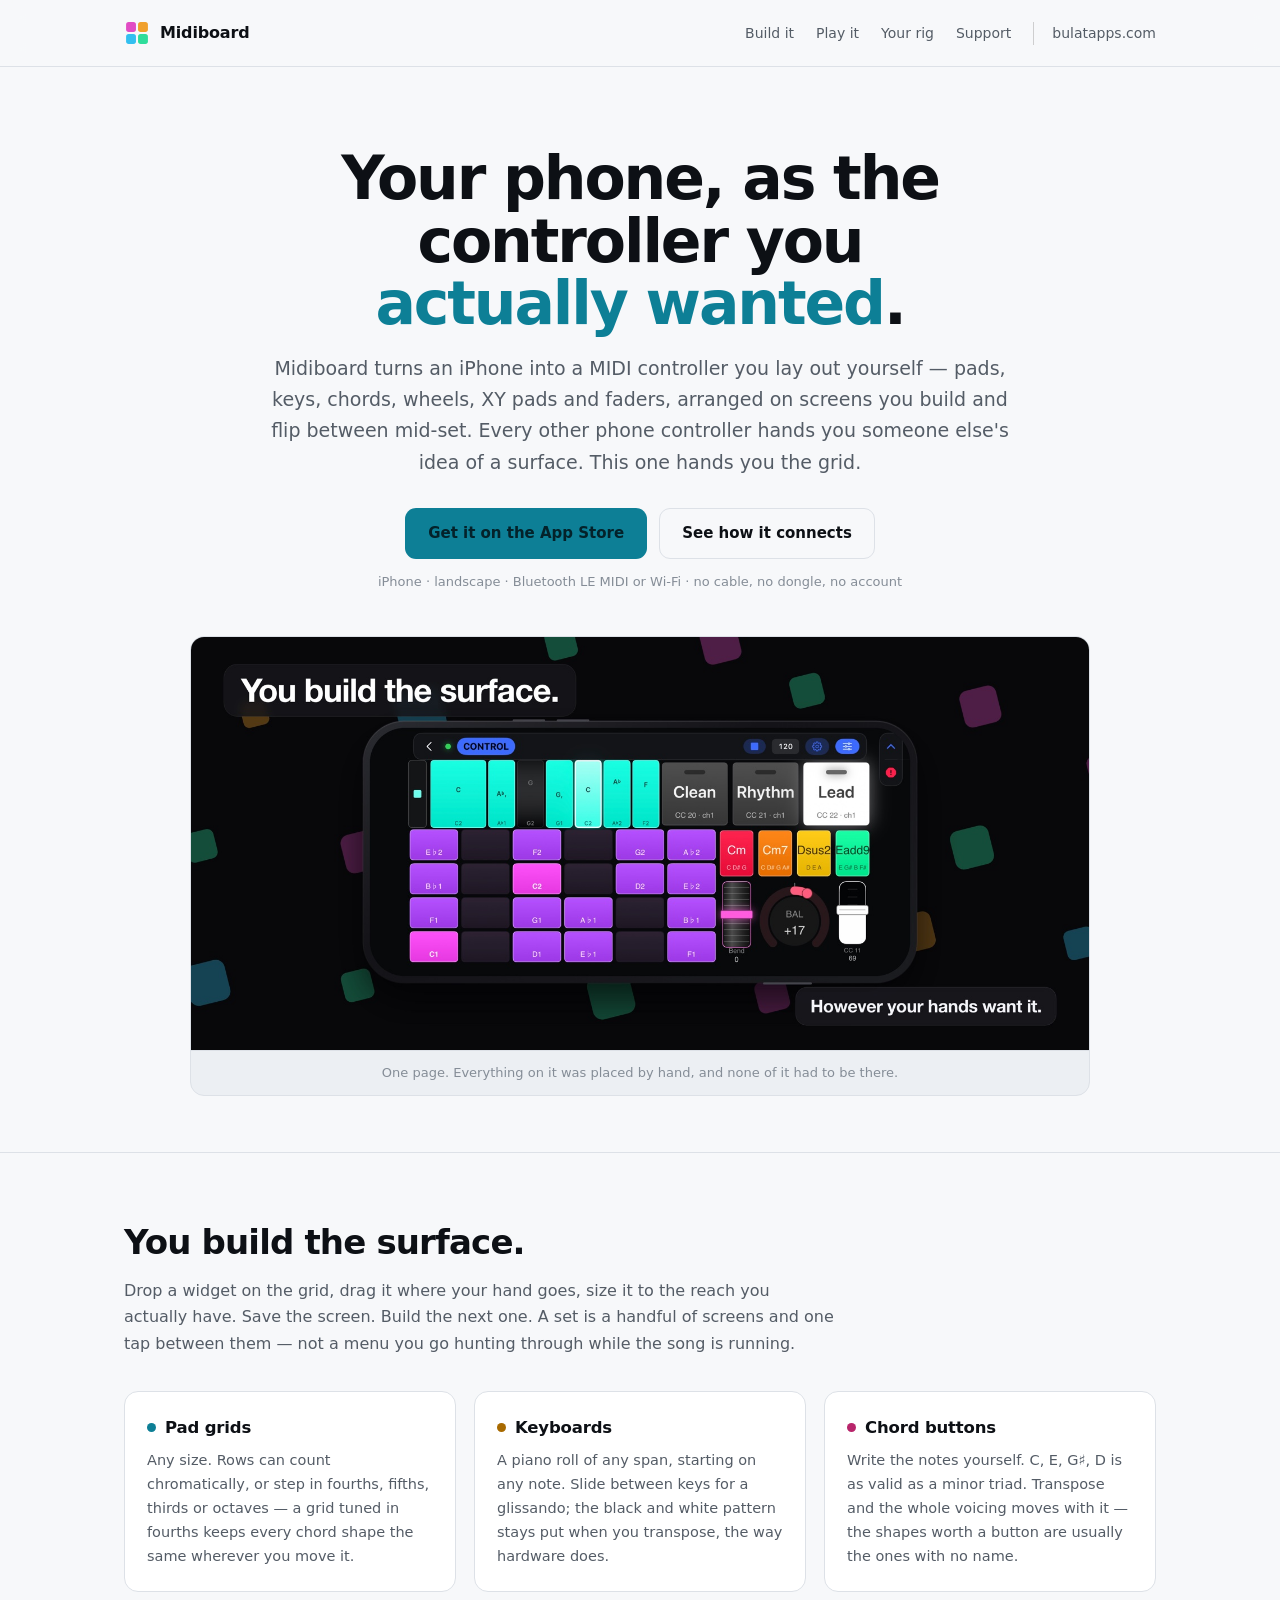
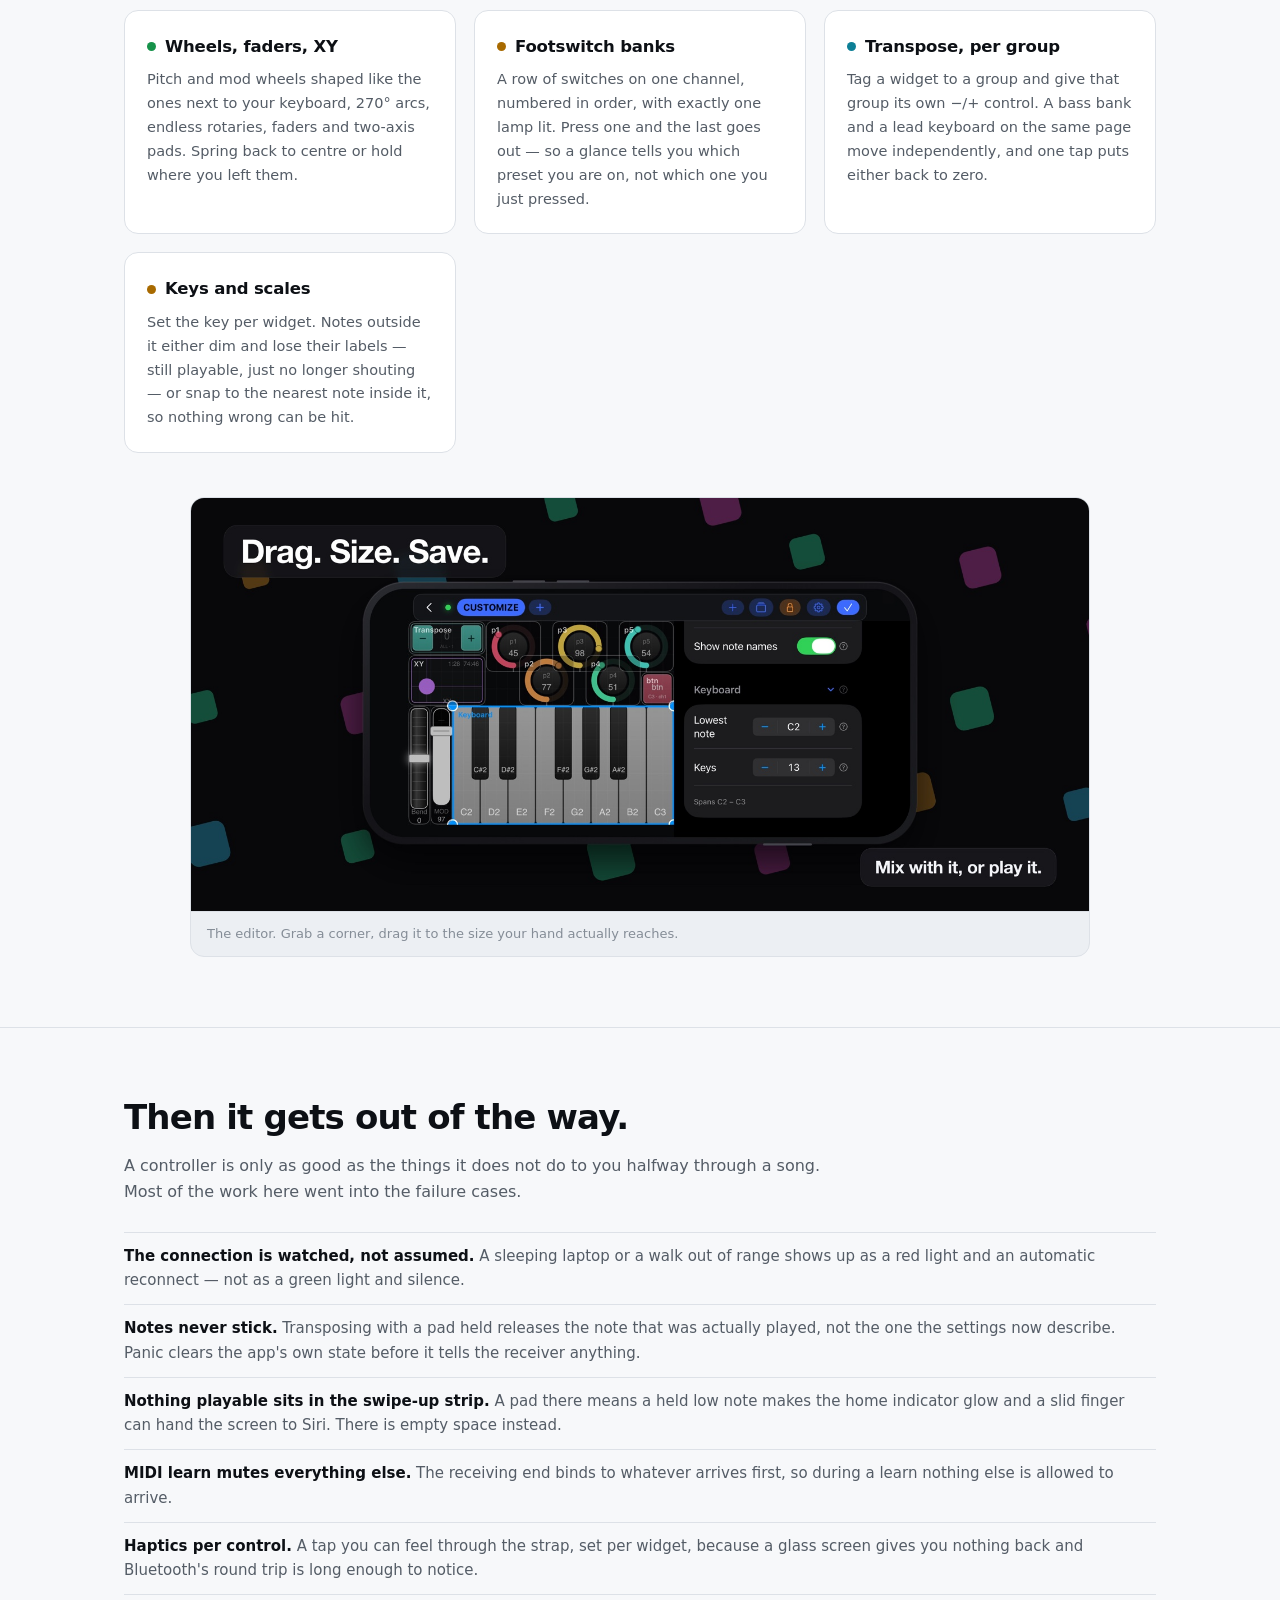
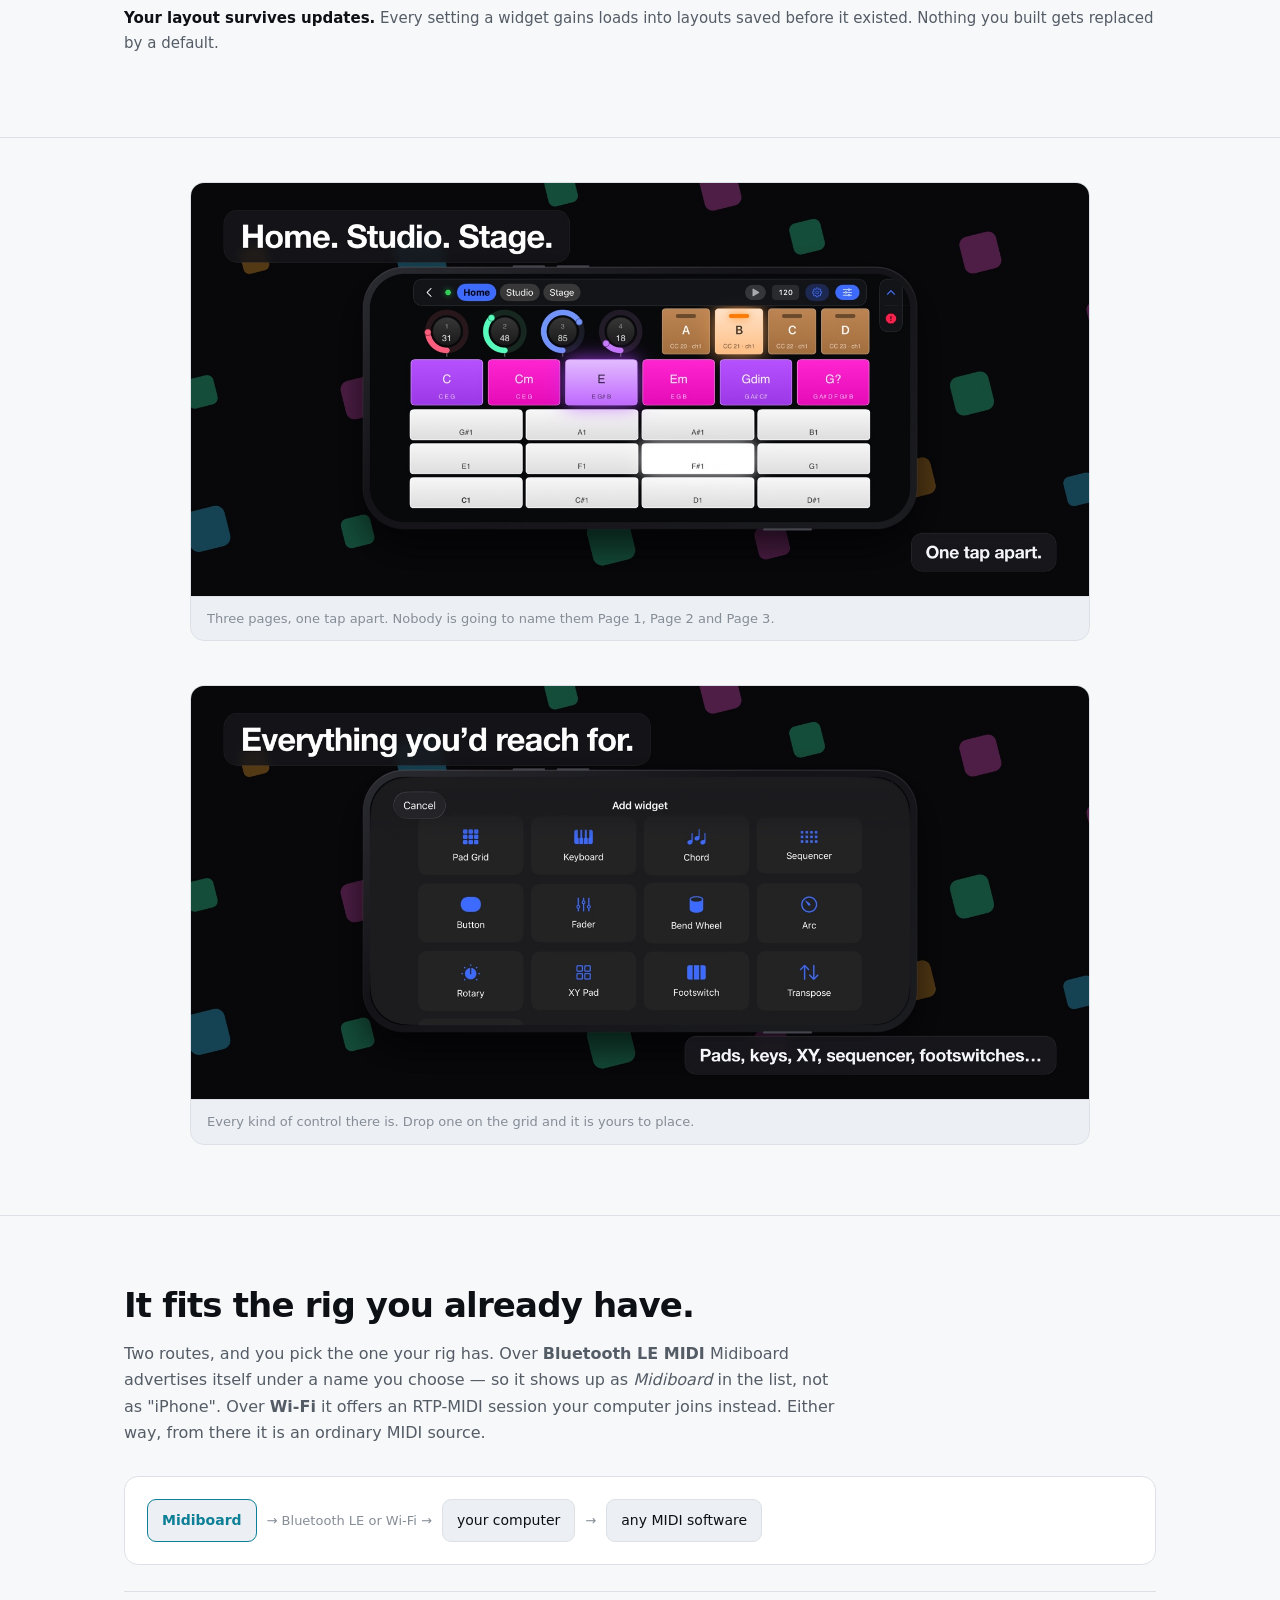
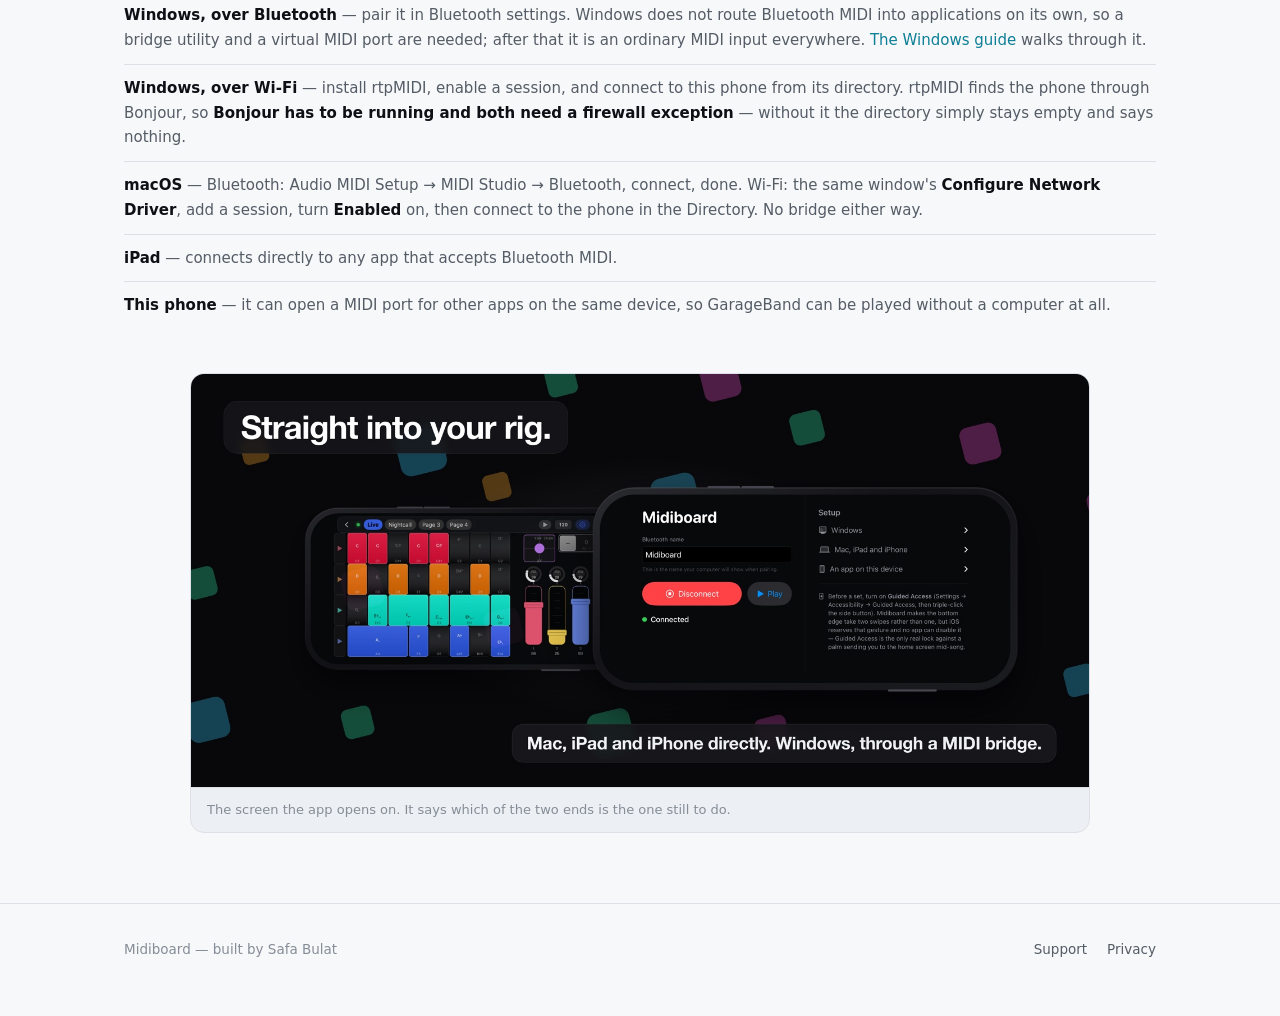
==== commit c5bace97: "Site: sync from the app repository (f413722)" ====
--- a/index.html
+++ b/index.html
@@ -201,7 +201,7 @@
     </div>
 
     <ul class="plain">
-      <li><b>Windows, over Bluetooth</b> — pair it in Bluetooth settings. Windows does not route Bluetooth MIDI into applications on its own, so a bridge utility and a virtual MIDI port are needed; after that it is an ordinary MIDI input everywhere.</li>
+      <li><b>Windows, over Bluetooth</b> — pair it in Bluetooth settings. Windows does not route Bluetooth MIDI into applications on its own, so a bridge utility and a virtual MIDI port are needed; after that it is an ordinary MIDI input everywhere. <a href="windows.html">The Windows guide</a> walks through it.</li>
       <li><b>Windows, over Wi-Fi</b> — install rtpMIDI, enable a session, and connect to this phone from its directory. rtpMIDI finds the phone through Bonjour, so <b>Bonjour has to be running and both need a firewall exception</b> — without it the directory simply stays empty and says nothing.</li>
       <li><b>macOS</b> — Bluetooth: Audio MIDI Setup → MIDI Studio → Bluetooth, connect, done. Wi-Fi: the same window's <b>Configure Network Driver</b>, add a session, turn <b>Enabled</b> on, then connect to the phone in the Directory. No bridge either way.</li>
       <li><b>iPad</b> — connects directly to any app that accepts Bluetooth MIDI.</li>
